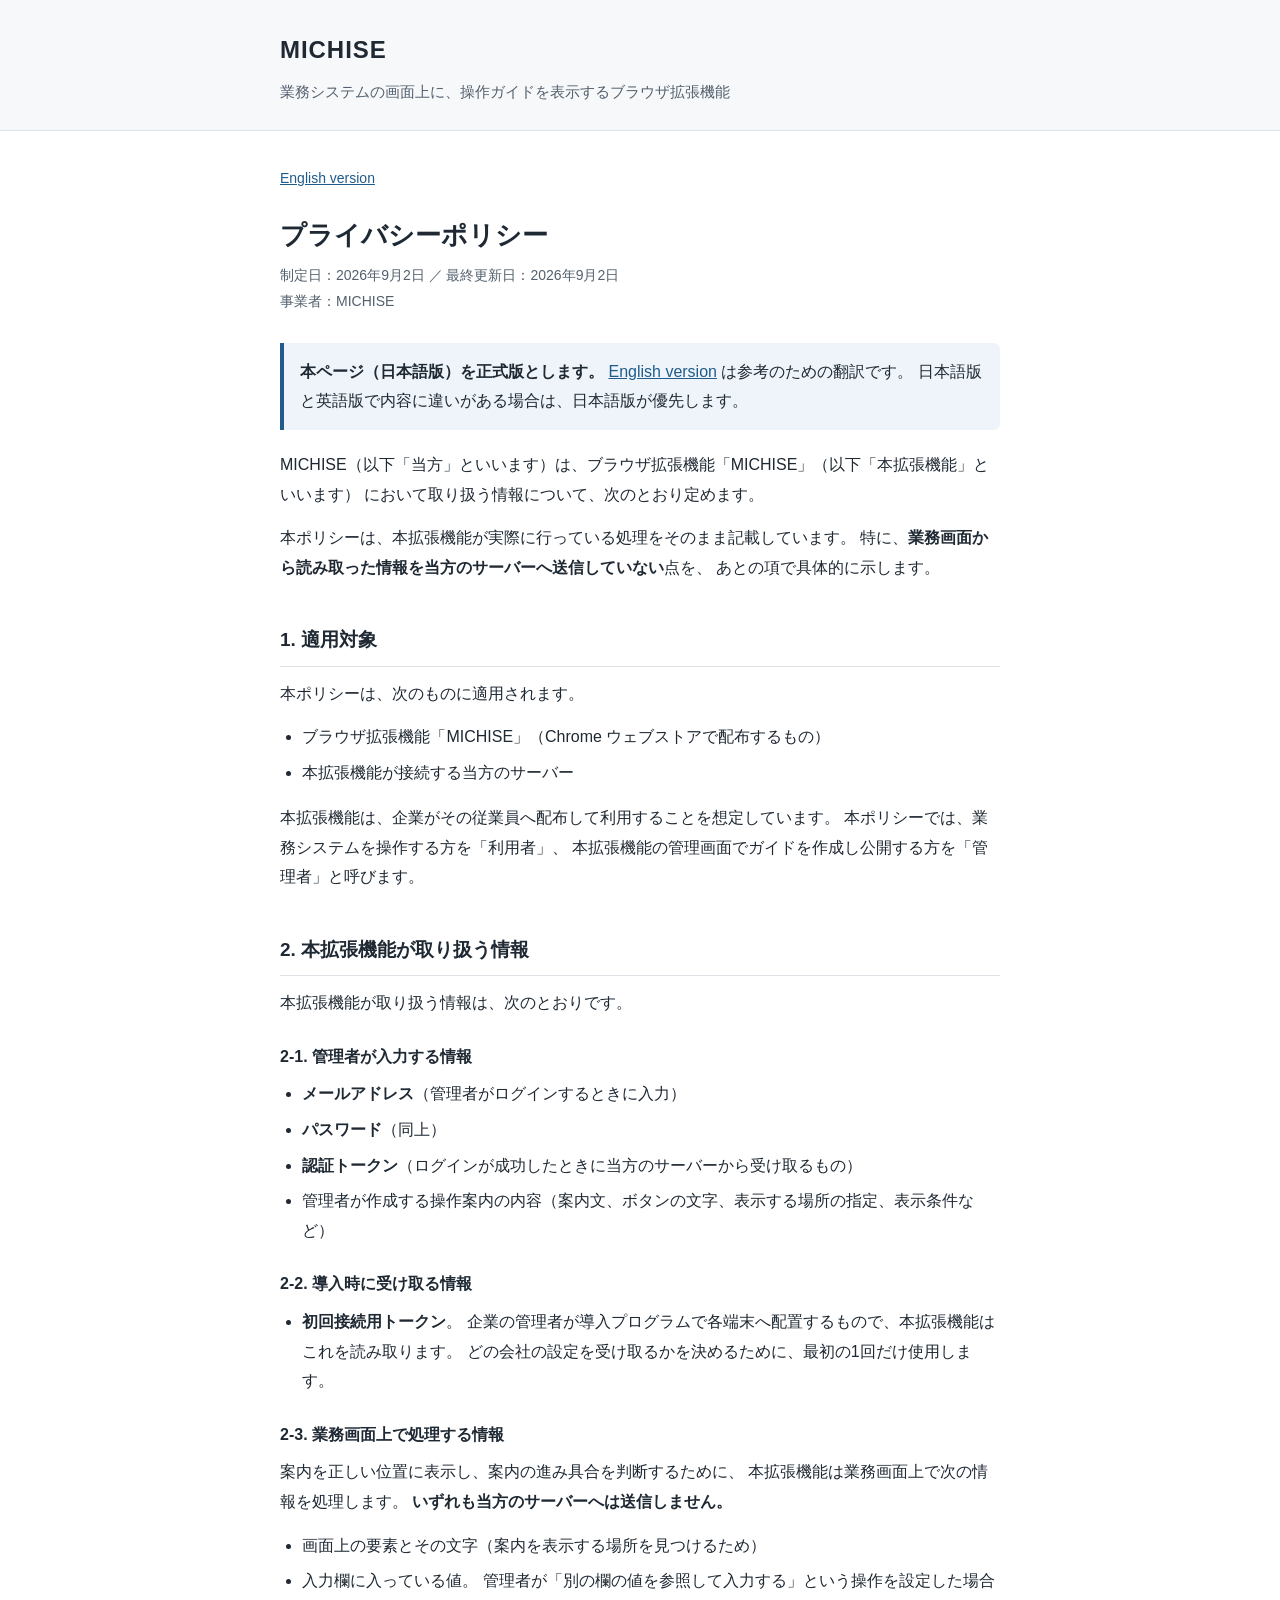
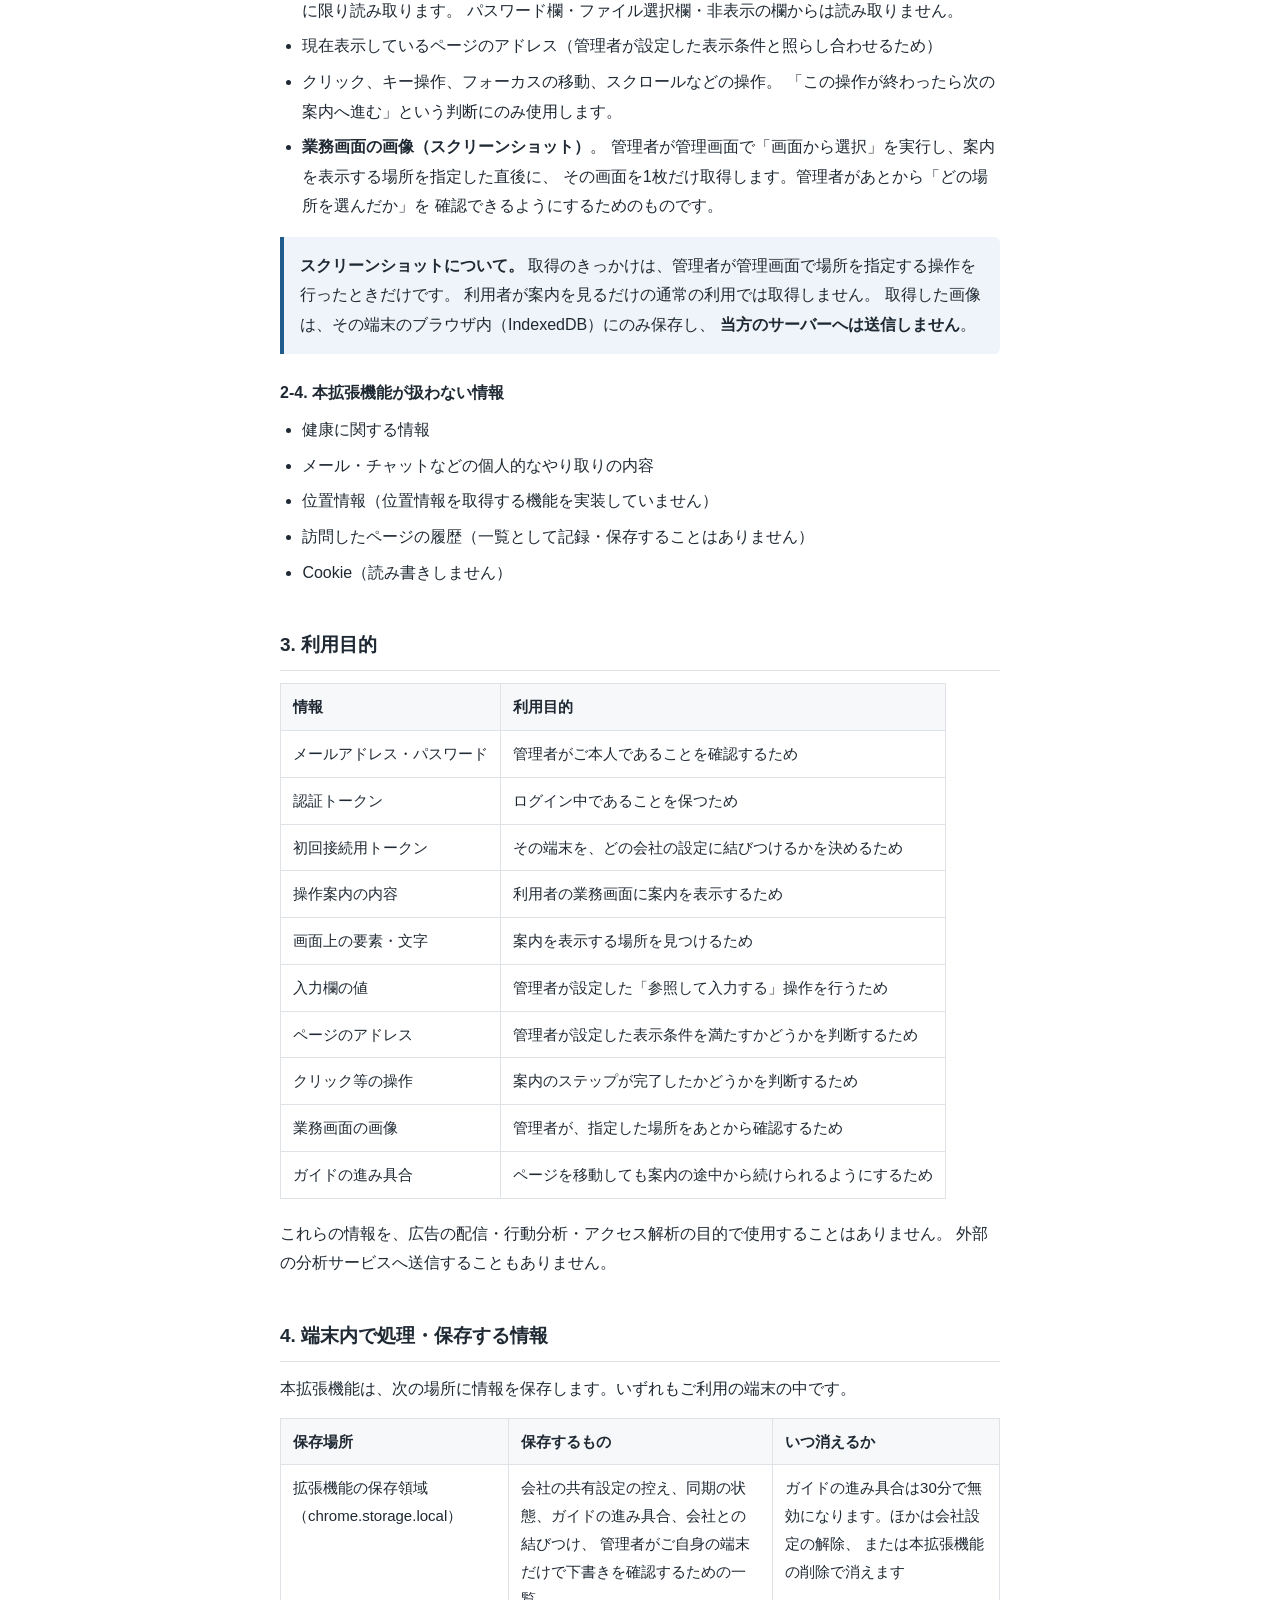
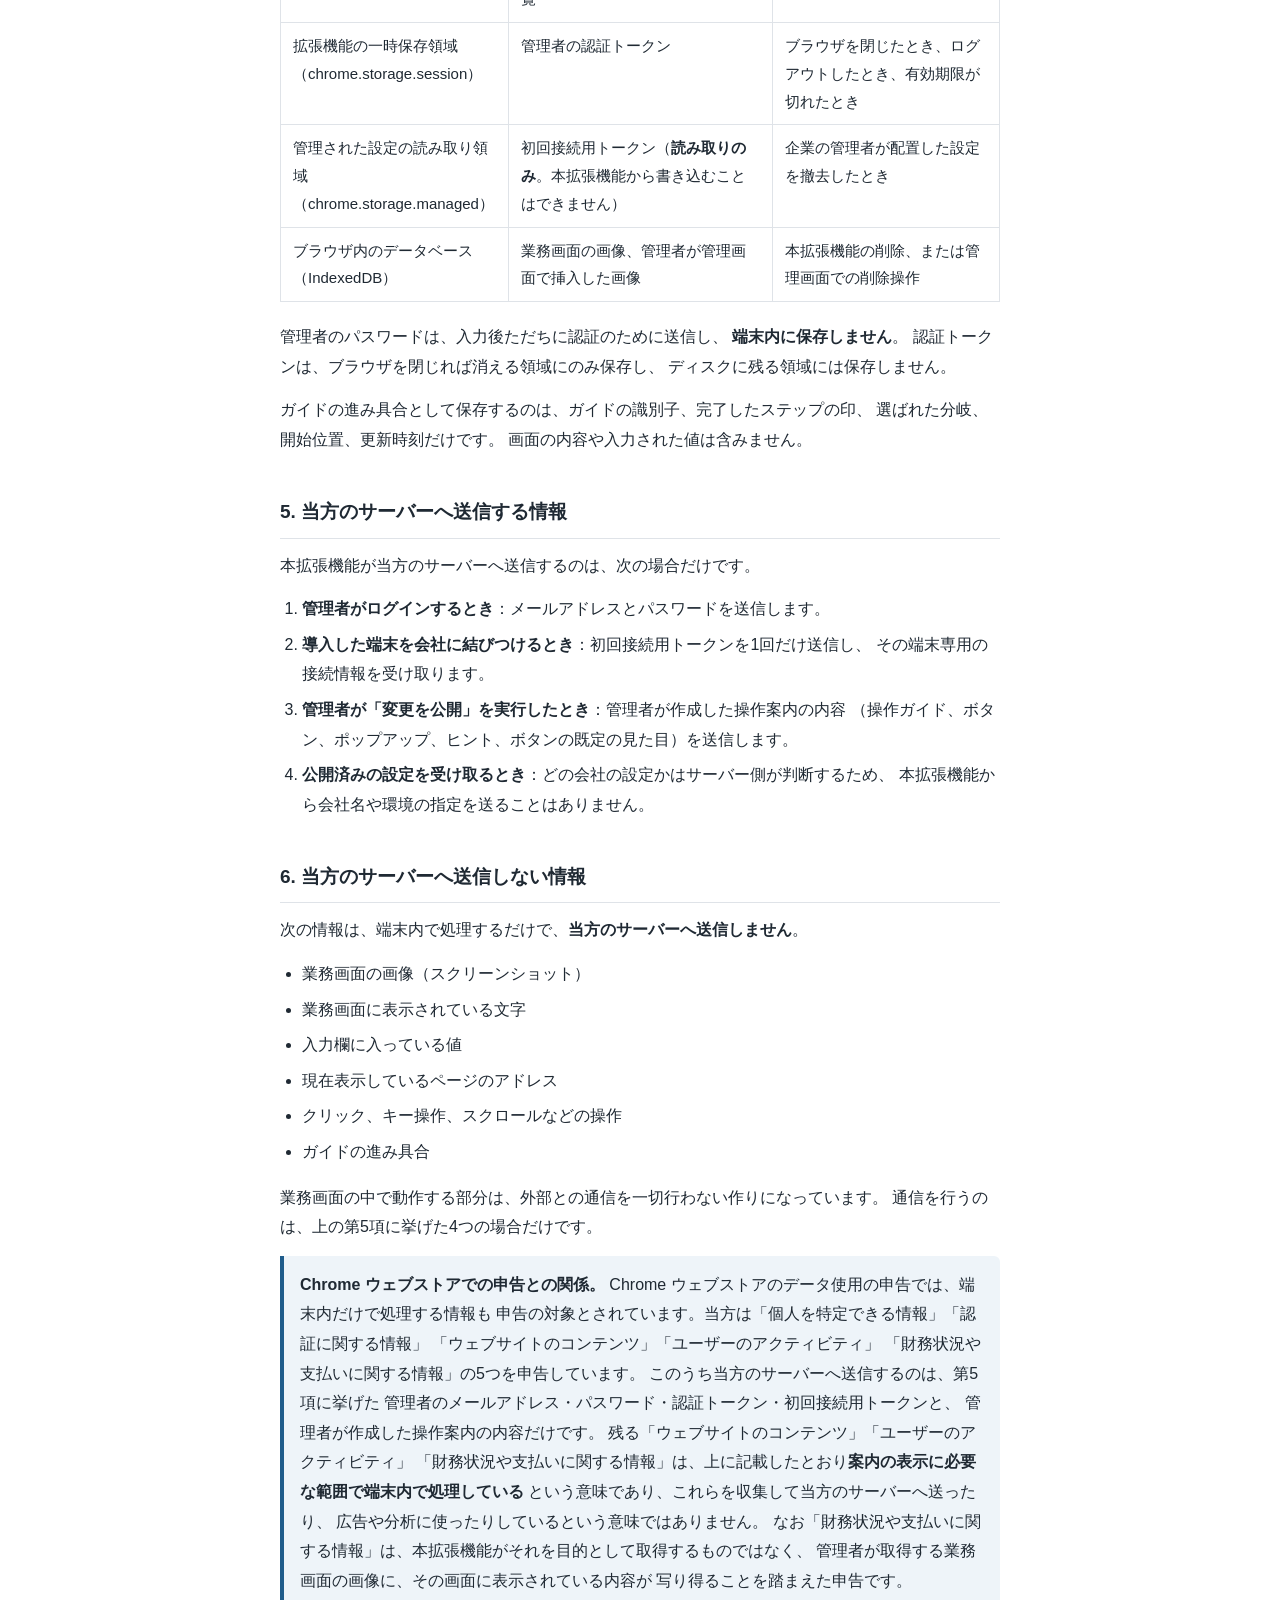
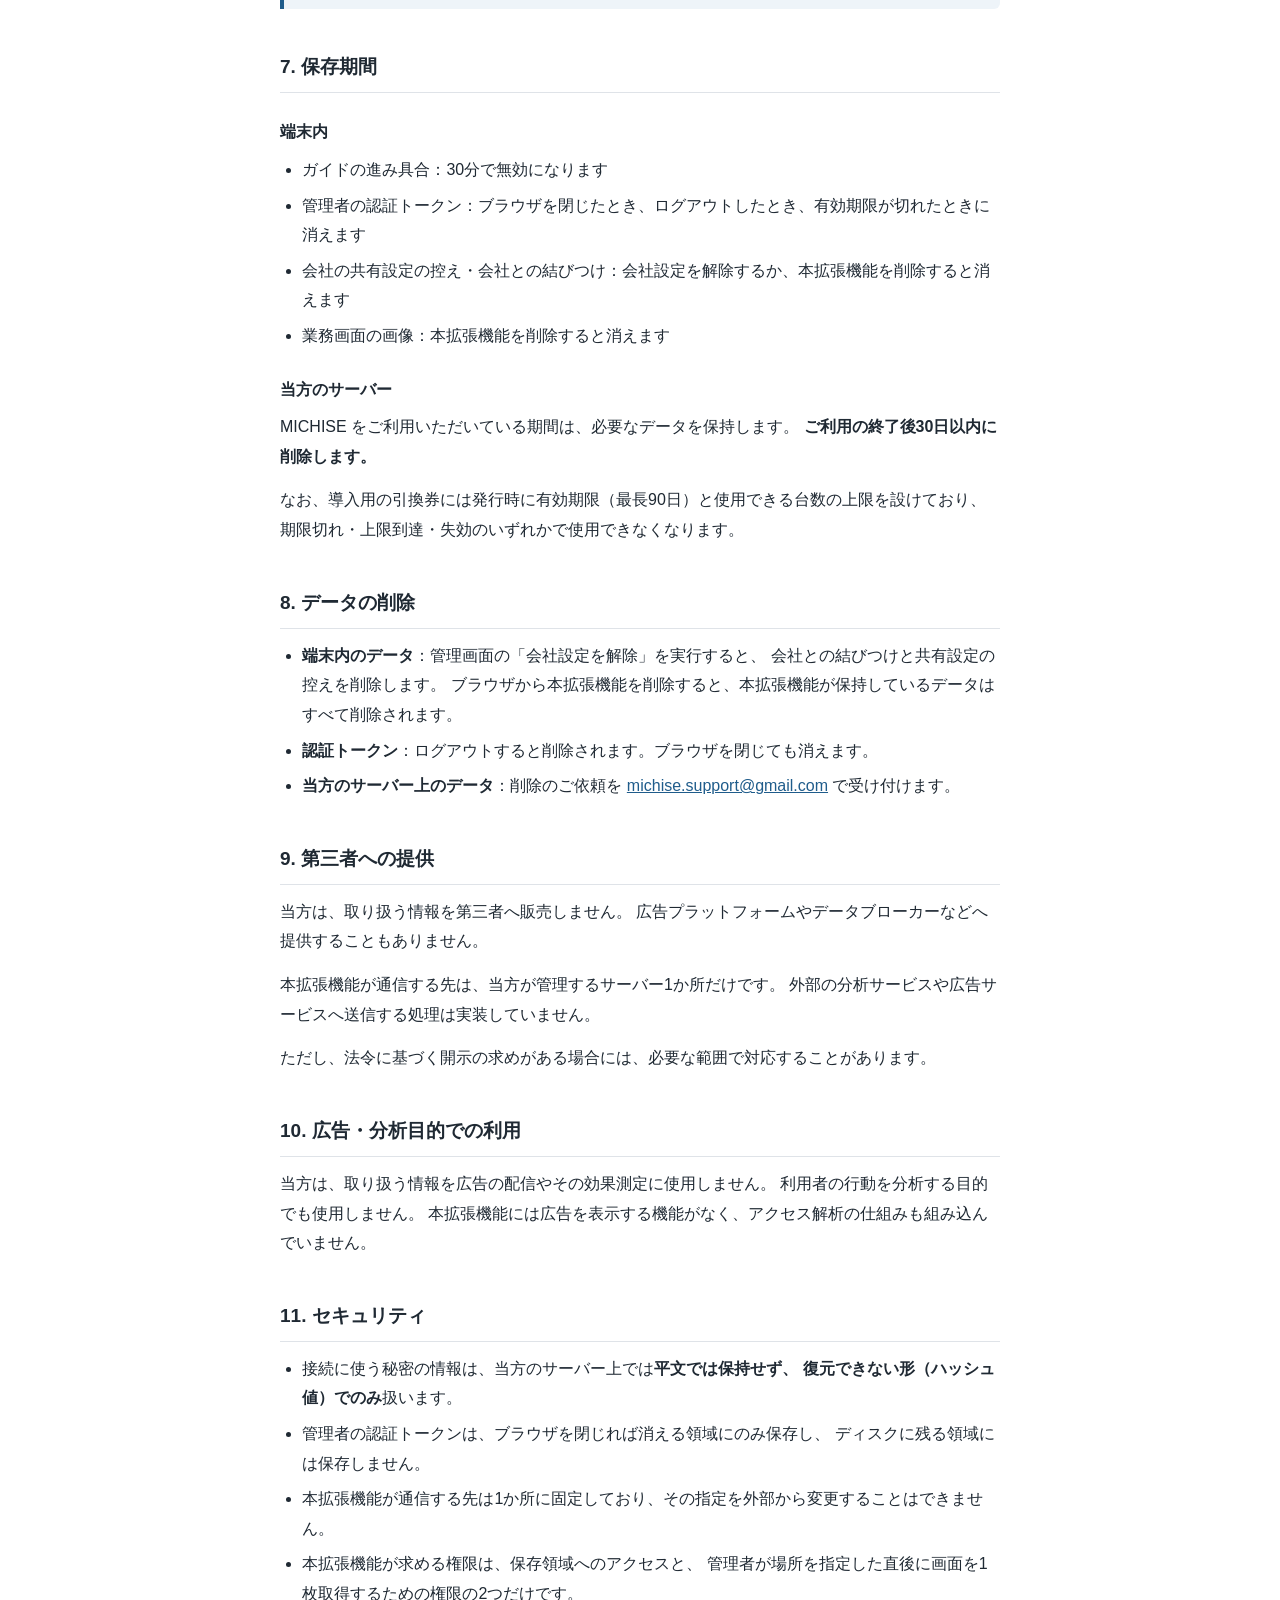
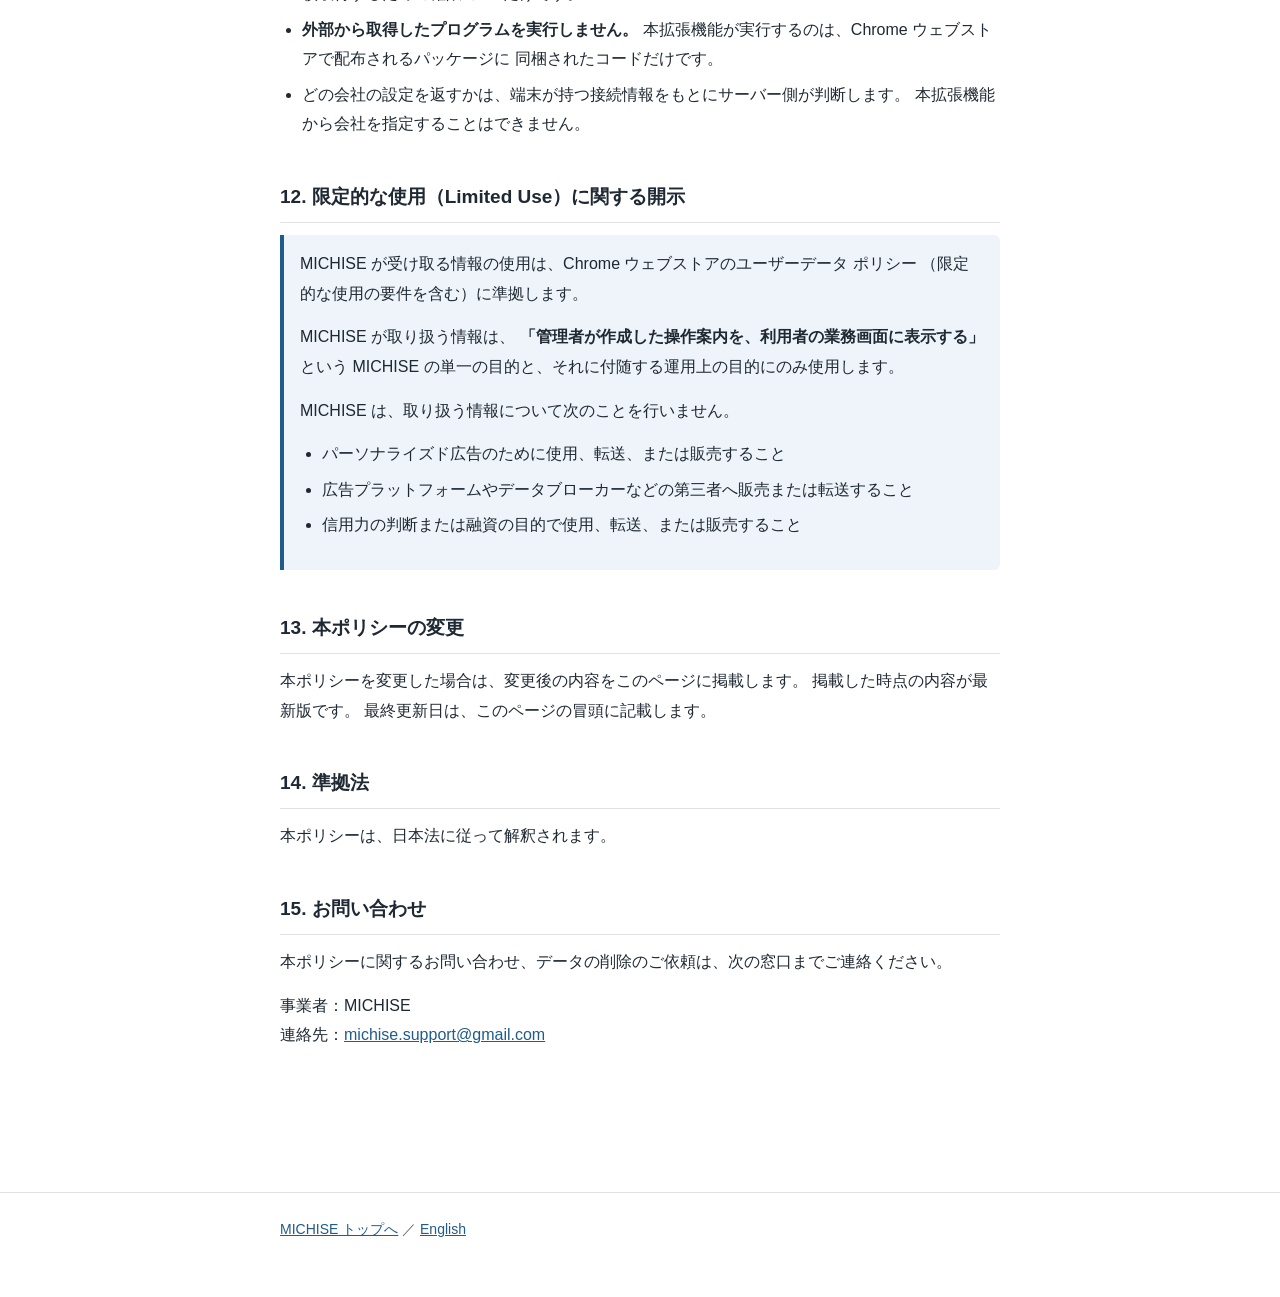
==== privacy.html @ 34d7511a "Add MICHISE privacy policy" ====
<!DOCTYPE html>
<html lang="ja">
<head>
<meta charset="utf-8">
<meta name="viewport" content="width=device-width, initial-scale=1">
<title>プライバシーポリシー | MICHISE</title>
<meta name="description" content="MICHISE のプライバシーポリシー。取り扱う情報、利用目的、保存期間、削除方法を記載しています。">
<link rel="stylesheet" href="style.css">
</head>
<body>

<header class="site">
  <div class="wrap">
    <p class="brand"><a href="index.html">MICHISE</a></p>
    <p class="tagline">業務システムの画面上に、操作ガイドを表示するブラウザ拡張機能</p>
  </div>
</header>

<main>
  <div class="wrap">

    <p class="lang"><a href="privacy-en.html">English version</a></p>

    <h1>プライバシーポリシー</h1>

    <p class="meta">
      制定日：2026年9月2日 ／ 最終更新日：2026年9月2日<br>
      事業者：MICHISE
    </p>

    <div class="note">
      <p>
        <strong>本ページ（日本語版）を正式版とします。</strong>
        <a href="privacy-en.html">English version</a> は参考のための翻訳です。
        日本語版と英語版で内容に違いがある場合は、日本語版が優先します。
      </p>
    </div>

    <p>
      MICHISE（以下「当方」といいます）は、ブラウザ拡張機能「MICHISE」（以下「本拡張機能」といいます）
      において取り扱う情報について、次のとおり定めます。
    </p>
    <p>
      本ポリシーは、本拡張機能が実際に行っている処理をそのまま記載しています。
      特に、<strong>業務画面から読み取った情報を当方のサーバーへ送信していない</strong>点を、
      あとの項で具体的に示します。
    </p>

    <h2>1. 適用対象</h2>

    <p>本ポリシーは、次のものに適用されます。</p>
    <ul>
      <li>ブラウザ拡張機能「MICHISE」（Chrome ウェブストアで配布するもの）</li>
      <li>本拡張機能が接続する当方のサーバー</li>
    </ul>
    <p>
      本拡張機能は、企業がその従業員へ配布して利用することを想定しています。
      本ポリシーでは、業務システムを操作する方を「利用者」、
      本拡張機能の管理画面でガイドを作成し公開する方を「管理者」と呼びます。
    </p>

    <h2>2. 本拡張機能が取り扱う情報</h2>

    <p>本拡張機能が取り扱う情報は、次のとおりです。</p>

    <h3>2-1. 管理者が入力する情報</h3>
    <ul>
      <li><strong>メールアドレス</strong>（管理者がログインするときに入力）</li>
      <li><strong>パスワード</strong>（同上）</li>
      <li><strong>認証トークン</strong>（ログインが成功したときに当方のサーバーから受け取るもの）</li>
      <li>管理者が作成する操作案内の内容（案内文、ボタンの文字、表示する場所の指定、表示条件など）</li>
    </ul>

    <h3>2-2. 導入時に受け取る情報</h3>
    <ul>
      <li>
        <strong>初回接続用トークン</strong>。
        企業の管理者が導入プログラムで各端末へ配置するもので、本拡張機能はこれを読み取ります。
        どの会社の設定を受け取るかを決めるために、最初の1回だけ使用します。
      </li>
    </ul>

    <h3>2-3. 業務画面上で処理する情報</h3>
    <p>
      案内を正しい位置に表示し、案内の進み具合を判断するために、
      本拡張機能は業務画面上で次の情報を処理します。
      <strong>いずれも当方のサーバーへは送信しません。</strong>
    </p>
    <ul>
      <li>画面上の要素とその文字（案内を表示する場所を見つけるため）</li>
      <li>
        入力欄に入っている値。
        管理者が「別の欄の値を参照して入力する」という操作を設定した場合に限り読み取ります。
        パスワード欄・ファイル選択欄・非表示の欄からは読み取りません。
      </li>
      <li>現在表示しているページのアドレス（管理者が設定した表示条件と照らし合わせるため）</li>
      <li>
        クリック、キー操作、フォーカスの移動、スクロールなどの操作。
        「この操作が終わったら次の案内へ進む」という判断にのみ使用します。
      </li>
      <li>
        <strong>業務画面の画像（スクリーンショット）</strong>。
        管理者が管理画面で「画面から選択」を実行し、案内を表示する場所を指定した直後に、
        その画面を1枚だけ取得します。管理者があとから「どの場所を選んだか」を
        確認できるようにするためのものです。
      </li>
    </ul>

    <div class="note">
      <p>
        <strong>スクリーンショットについて。</strong>
        取得のきっかけは、管理者が管理画面で場所を指定する操作を行ったときだけです。
        利用者が案内を見るだけの通常の利用では取得しません。
        取得した画像は、その端末のブラウザ内（IndexedDB）にのみ保存し、
        <strong>当方のサーバーへは送信しません</strong>。
      </p>
    </div>

    <h3>2-4. 本拡張機能が扱わない情報</h3>
    <ul>
      <li>健康に関する情報</li>
      <li>メール・チャットなどの個人的なやり取りの内容</li>
      <li>位置情報（位置情報を取得する機能を実装していません）</li>
      <li>訪問したページの履歴（一覧として記録・保存することはありません）</li>
      <li>Cookie（読み書きしません）</li>
    </ul>

    <h2>3. 利用目的</h2>

    <table>
      <tr><th>情報</th><th>利用目的</th></tr>
      <tr><td>メールアドレス・パスワード</td><td>管理者がご本人であることを確認するため</td></tr>
      <tr><td>認証トークン</td><td>ログイン中であることを保つため</td></tr>
      <tr><td>初回接続用トークン</td><td>その端末を、どの会社の設定に結びつけるかを決めるため</td></tr>
      <tr><td>操作案内の内容</td><td>利用者の業務画面に案内を表示するため</td></tr>
      <tr><td>画面上の要素・文字</td><td>案内を表示する場所を見つけるため</td></tr>
      <tr><td>入力欄の値</td><td>管理者が設定した「参照して入力する」操作を行うため</td></tr>
      <tr><td>ページのアドレス</td><td>管理者が設定した表示条件を満たすかどうかを判断するため</td></tr>
      <tr><td>クリック等の操作</td><td>案内のステップが完了したかどうかを判断するため</td></tr>
      <tr><td>業務画面の画像</td><td>管理者が、指定した場所をあとから確認するため</td></tr>
      <tr><td>ガイドの進み具合</td><td>ページを移動しても案内の途中から続けられるようにするため</td></tr>
    </table>

    <p>
      これらの情報を、広告の配信・行動分析・アクセス解析の目的で使用することはありません。
      外部の分析サービスへ送信することもありません。
    </p>

    <h2>4. 端末内で処理・保存する情報</h2>

    <p>本拡張機能は、次の場所に情報を保存します。いずれもご利用の端末の中です。</p>

    <table>
      <tr><th>保存場所</th><th>保存するもの</th><th>いつ消えるか</th></tr>
      <tr>
        <td>拡張機能の保存領域<br>（chrome.storage.local）</td>
        <td>会社の共有設定の控え、同期の状態、ガイドの進み具合、会社との結びつけ、
          管理者がご自身の端末だけで下書きを確認するための一覧</td>
        <td>ガイドの進み具合は30分で無効になります。ほかは会社設定の解除、
          または本拡張機能の削除で消えます</td>
      </tr>
      <tr>
        <td>拡張機能の一時保存領域<br>（chrome.storage.session）</td>
        <td>管理者の認証トークン</td>
        <td>ブラウザを閉じたとき、ログアウトしたとき、有効期限が切れたとき</td>
      </tr>
      <tr>
        <td>管理された設定の読み取り領域<br>（chrome.storage.managed）</td>
        <td>初回接続用トークン（<strong>読み取りのみ</strong>。本拡張機能から書き込むことはできません）</td>
        <td>企業の管理者が配置した設定を撤去したとき</td>
      </tr>
      <tr>
        <td>ブラウザ内のデータベース<br>（IndexedDB）</td>
        <td>業務画面の画像、管理者が管理画面で挿入した画像</td>
        <td>本拡張機能の削除、または管理画面での削除操作</td>
      </tr>
    </table>

    <p>
      管理者のパスワードは、入力後ただちに認証のために送信し、
      <strong>端末内に保存しません</strong>。
      認証トークンは、ブラウザを閉じれば消える領域にのみ保存し、
      ディスクに残る領域には保存しません。
    </p>
    <p>
      ガイドの進み具合として保存するのは、ガイドの識別子、完了したステップの印、
      選ばれた分岐、開始位置、更新時刻だけです。
      画面の内容や入力された値は含みません。
    </p>

    <h2>5. 当方のサーバーへ送信する情報</h2>

    <p>本拡張機能が当方のサーバーへ送信するのは、次の場合だけです。</p>

    <ol>
      <li>
        <strong>管理者がログインするとき</strong>：メールアドレスとパスワードを送信します。
      </li>
      <li>
        <strong>導入した端末を会社に結びつけるとき</strong>：初回接続用トークンを1回だけ送信し、
        その端末専用の接続情報を受け取ります。
      </li>
      <li>
        <strong>管理者が「変更を公開」を実行したとき</strong>：管理者が作成した操作案内の内容
        （操作ガイド、ボタン、ポップアップ、ヒント、ボタンの既定の見た目）を送信します。
      </li>
      <li>
        <strong>公開済みの設定を受け取るとき</strong>：どの会社の設定かはサーバー側が判断するため、
        本拡張機能から会社名や環境の指定を送ることはありません。
      </li>
    </ol>

    <h2>6. 当方のサーバーへ送信しない情報</h2>

    <p>次の情報は、端末内で処理するだけで、<strong>当方のサーバーへ送信しません</strong>。</p>

    <ul>
      <li>業務画面の画像（スクリーンショット）</li>
      <li>業務画面に表示されている文字</li>
      <li>入力欄に入っている値</li>
      <li>現在表示しているページのアドレス</li>
      <li>クリック、キー操作、スクロールなどの操作</li>
      <li>ガイドの進み具合</li>
    </ul>

    <p>
      業務画面の中で動作する部分は、外部との通信を一切行わない作りになっています。
      通信を行うのは、上の第5項に挙げた4つの場合だけです。
    </p>

    <div class="note">
      <p>
        <strong>Chrome ウェブストアでの申告との関係。</strong>
        Chrome ウェブストアのデータ使用の申告では、端末内だけで処理する情報も
        申告の対象とされています。当方は「個人を特定できる情報」「認証に関する情報」
        「ウェブサイトのコンテンツ」「ユーザーのアクティビティ」
        「財務状況や支払いに関する情報」の5つを申告しています。
        このうち当方のサーバーへ送信するのは、第5項に挙げた
        管理者のメールアドレス・パスワード・認証トークン・初回接続用トークンと、
        管理者が作成した操作案内の内容だけです。
        残る「ウェブサイトのコンテンツ」「ユーザーのアクティビティ」
        「財務状況や支払いに関する情報」は、上に記載したとおり<strong>案内の表示に必要な範囲で端末内で処理している</strong>
        という意味であり、これらを収集して当方のサーバーへ送ったり、
        広告や分析に使ったりしているという意味ではありません。
        なお「財務状況や支払いに関する情報」は、本拡張機能がそれを目的として取得するものではなく、
        管理者が取得する業務画面の画像に、その画面に表示されている内容が
        写り得ることを踏まえた申告です。
      </p>
    </div>

    <h2>7. 保存期間</h2>

    <h3>端末内</h3>
    <ul>
      <li>ガイドの進み具合：30分で無効になります</li>
      <li>管理者の認証トークン：ブラウザを閉じたとき、ログアウトしたとき、有効期限が切れたときに消えます</li>
      <li>会社の共有設定の控え・会社との結びつけ：会社設定を解除するか、本拡張機能を削除すると消えます</li>
      <li>業務画面の画像：本拡張機能を削除すると消えます</li>
    </ul>

    <h3>当方のサーバー</h3>
    <p>
      MICHISE をご利用いただいている期間は、必要なデータを保持します。
      <strong>ご利用の終了後30日以内に削除します。</strong>
    </p>
    <p>
      なお、導入用の引換券には発行時に有効期限（最長90日）と使用できる台数の上限を設けており、
      期限切れ・上限到達・失効のいずれかで使用できなくなります。
    </p>

    <h2>8. データの削除</h2>

    <ul>
      <li>
        <strong>端末内のデータ</strong>：管理画面の「会社設定を解除」を実行すると、
        会社との結びつけと共有設定の控えを削除します。
        ブラウザから本拡張機能を削除すると、本拡張機能が保持しているデータはすべて削除されます。
      </li>
      <li>
        <strong>認証トークン</strong>：ログアウトすると削除されます。ブラウザを閉じても消えます。
      </li>
      <li>
        <strong>当方のサーバー上のデータ</strong>：削除のご依頼を
        <a href="mailto:michise.support@gmail.com">michise.support@gmail.com</a> で受け付けます。
      </li>
    </ul>

    <h2>9. 第三者への提供</h2>

    <p>
      当方は、取り扱う情報を第三者へ販売しません。
      広告プラットフォームやデータブローカーなどへ提供することもありません。
    </p>
    <p>
      本拡張機能が通信する先は、当方が管理するサーバー1か所だけです。
      外部の分析サービスや広告サービスへ送信する処理は実装していません。
    </p>
    <p>
      ただし、法令に基づく開示の求めがある場合には、必要な範囲で対応することがあります。
    </p>

    <h2>10. 広告・分析目的での利用</h2>

    <p>
      当方は、取り扱う情報を広告の配信やその効果測定に使用しません。
      利用者の行動を分析する目的でも使用しません。
      本拡張機能には広告を表示する機能がなく、アクセス解析の仕組みも組み込んでいません。
    </p>

    <h2>11. セキュリティ</h2>

    <ul>
      <li>
        接続に使う秘密の情報は、当方のサーバー上では<strong>平文では保持せず、
        復元できない形（ハッシュ値）でのみ</strong>扱います。
      </li>
      <li>
        管理者の認証トークンは、ブラウザを閉じれば消える領域にのみ保存し、
        ディスクに残る領域には保存しません。
      </li>
      <li>
        本拡張機能が通信する先は1か所に固定しており、その指定を外部から変更することはできません。
      </li>
      <li>
        本拡張機能が求める権限は、保存領域へのアクセスと、
        管理者が場所を指定した直後に画面を1枚取得するための権限の2つだけです。
      </li>
      <li>
        <strong>外部から取得したプログラムを実行しません。</strong>
        本拡張機能が実行するのは、Chrome ウェブストアで配布されるパッケージに
        同梱されたコードだけです。
      </li>
      <li>
        どの会社の設定を返すかは、端末が持つ接続情報をもとにサーバー側が判断します。
        本拡張機能から会社を指定することはできません。
      </li>
    </ul>

    <h2>12. 限定的な使用（Limited Use）に関する開示</h2>

    <div class="note">
      <p>
        MICHISE が受け取る情報の使用は、Chrome ウェブストアのユーザーデータ ポリシー
        （限定的な使用の要件を含む）に準拠します。
      </p>
      <p>
        MICHISE が取り扱う情報は、
        <strong>「管理者が作成した操作案内を、利用者の業務画面に表示する」</strong>
        という MICHISE の単一の目的と、それに付随する運用上の目的にのみ使用します。
      </p>
      <p>MICHISE は、取り扱う情報について次のことを行いません。</p>
      <ul>
        <li>パーソナライズド広告のために使用、転送、または販売すること</li>
        <li>広告プラットフォームやデータブローカーなどの第三者へ販売または転送すること</li>
        <li>信用力の判断または融資の目的で使用、転送、または販売すること</li>
      </ul>
    </div>

    <h2>13. 本ポリシーの変更</h2>

    <p>
      本ポリシーを変更した場合は、変更後の内容をこのページに掲載します。
      掲載した時点の内容が最新版です。
      最終更新日は、このページの冒頭に記載します。
    </p>

    <h2>14. 準拠法</h2>

    <p>本ポリシーは、日本法に従って解釈されます。</p>

    <h2>15. お問い合わせ</h2>

    <p>
      本ポリシーに関するお問い合わせ、データの削除のご依頼は、次の窓口までご連絡ください。
    </p>
    <p>
      事業者：MICHISE<br>
      連絡先：<a href="mailto:michise.support@gmail.com">michise.support@gmail.com</a>
    </p>

  </div>
</main>

<footer class="site">
  <div class="wrap">
    <p><a href="index.html">MICHISE トップへ</a> ／ <a href="privacy-en.html">English</a></p>
  </div>
</footer>

</body>
</html>
---- style.css ----
/* MICHISE 公開ページの見た目（外部フォント・外部CSSは読み込まない） */

:root {
  --ink: #1f2933;
  --ink-soft: #52606d;
  --line: #dfe3e8;
  --bg: #ffffff;
  --bg-soft: #f7f8fa;
  --accent: #1f5c8b;
  --accent-soft: #eef4f9;
}

* { box-sizing: border-box; }

html { -webkit-text-size-adjust: 100%; }

body {
  margin: 0;
  background: var(--bg);
  color: var(--ink);
  font-family: -apple-system, BlinkMacSystemFont, "Segoe UI", "Hiragino Sans",
    "Hiragino Kaku Gothic ProN", "Yu Gothic", Meiryo, sans-serif;
  font-size: 16px;
  line-height: 1.85;
}

.wrap {
  max-width: 760px;
  margin: 0 auto;
  padding: 0 20px 72px;
}

header.site {
  border-bottom: 1px solid var(--line);
  background: var(--bg-soft);
}

header.site .wrap {
  padding-top: 28px;
  padding-bottom: 24px;
}

.brand {
  margin: 0;
  font-size: 24px;
  font-weight: 700;
  letter-spacing: 0.04em;
}

.brand a { color: var(--ink); text-decoration: none; }

.tagline {
  margin: 6px 0 0;
  color: var(--ink-soft);
  font-size: 15px;
}

main { padding-top: 32px; }

h1 {
  font-size: 26px;
  line-height: 1.5;
  margin: 0 0 8px;
}

h2 {
  font-size: 19px;
  margin: 40px 0 12px;
  padding-bottom: 8px;
  border-bottom: 1px solid var(--line);
}

h3 {
  font-size: 16px;
  margin: 24px 0 8px;
}

p { margin: 0 0 14px; }

ul, ol { margin: 0 0 16px; padding-left: 1.4em; }
li { margin-bottom: 6px; }

.meta {
  color: var(--ink-soft);
  font-size: 14px;
  margin-bottom: 28px;
}

.lang {
  display: inline-block;
  margin-bottom: 24px;
  font-size: 14px;
}

.lang a { color: var(--accent); }

.card {
  background: var(--bg-soft);
  border: 1px solid var(--line);
  border-radius: 8px;
  padding: 18px 20px;
  margin: 0 0 20px;
}

.card h2 { margin-top: 0; border: none; padding-bottom: 0; font-size: 17px; }

.links { list-style: none; padding: 0; margin: 0; }
.links li { margin-bottom: 10px; }

.links a {
  display: block;
  padding: 14px 16px;
  border: 1px solid var(--line);
  border-radius: 8px;
  background: var(--bg);
  color: var(--accent);
  text-decoration: none;
  font-weight: 600;
}

.links a:hover, .links a:focus { background: var(--accent-soft); }

.links .sub {
  display: block;
  color: var(--ink-soft);
  font-weight: 400;
  font-size: 14px;
  margin-top: 2px;
}

table {
  width: 100%;
  border-collapse: collapse;
  margin: 0 0 20px;
  font-size: 15px;
  display: block;
  overflow-x: auto;
}

th, td {
  border: 1px solid var(--line);
  padding: 9px 12px;
  text-align: left;
  vertical-align: top;
}

th { background: var(--bg-soft); font-weight: 600; white-space: nowrap; }

.note {
  background: var(--accent-soft);
  border-left: 4px solid var(--accent);
  padding: 14px 16px;
  margin: 0 0 20px;
  border-radius: 0 6px 6px 0;
}

.note p:last-child { margin-bottom: 0; }

footer.site {
  border-top: 1px solid var(--line);
  margin-top: 56px;
  padding: 24px 0 40px;
  color: var(--ink-soft);
  font-size: 14px;
}

footer.site .wrap { padding-bottom: 0; }

a { color: var(--accent); }

@media (max-width: 600px) {
  body { font-size: 15px; }
  h1 { font-size: 22px; }
  h2 { font-size: 17px; }
  .wrap { padding: 0 16px 56px; }
}
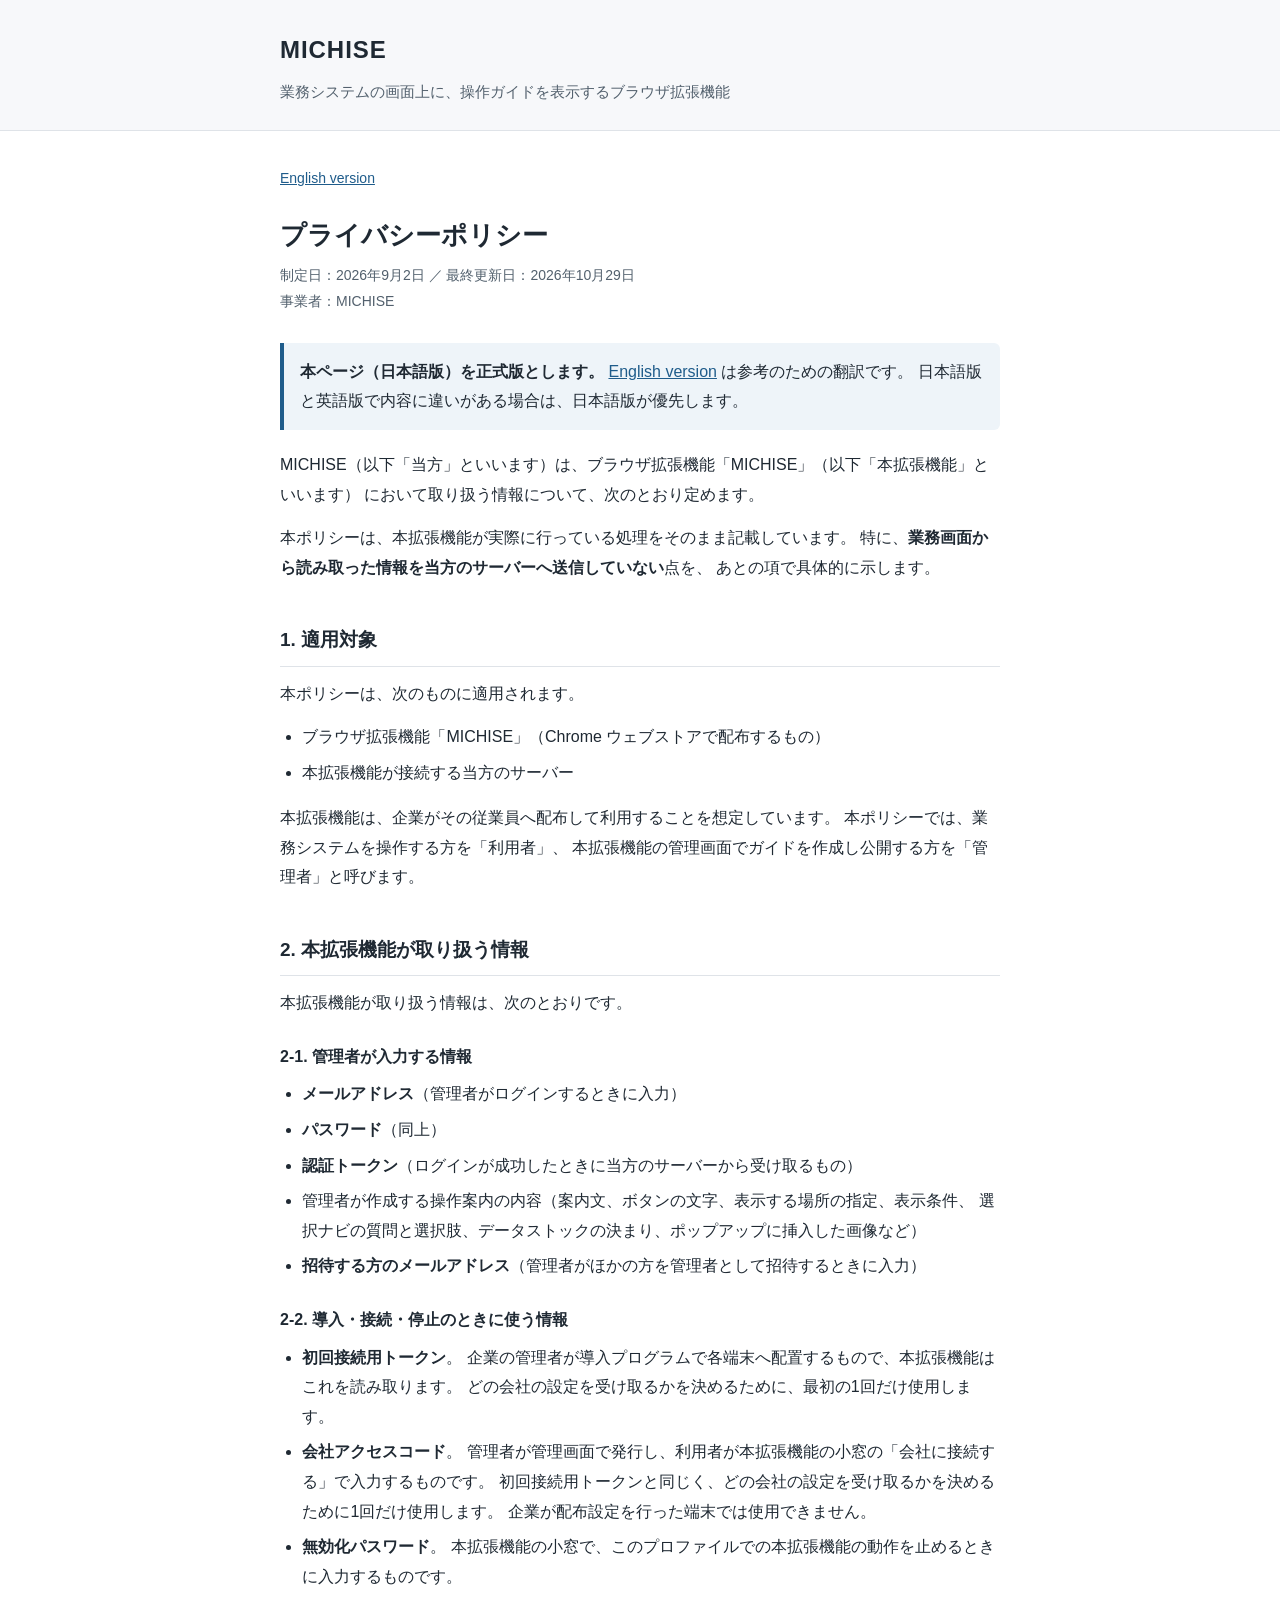
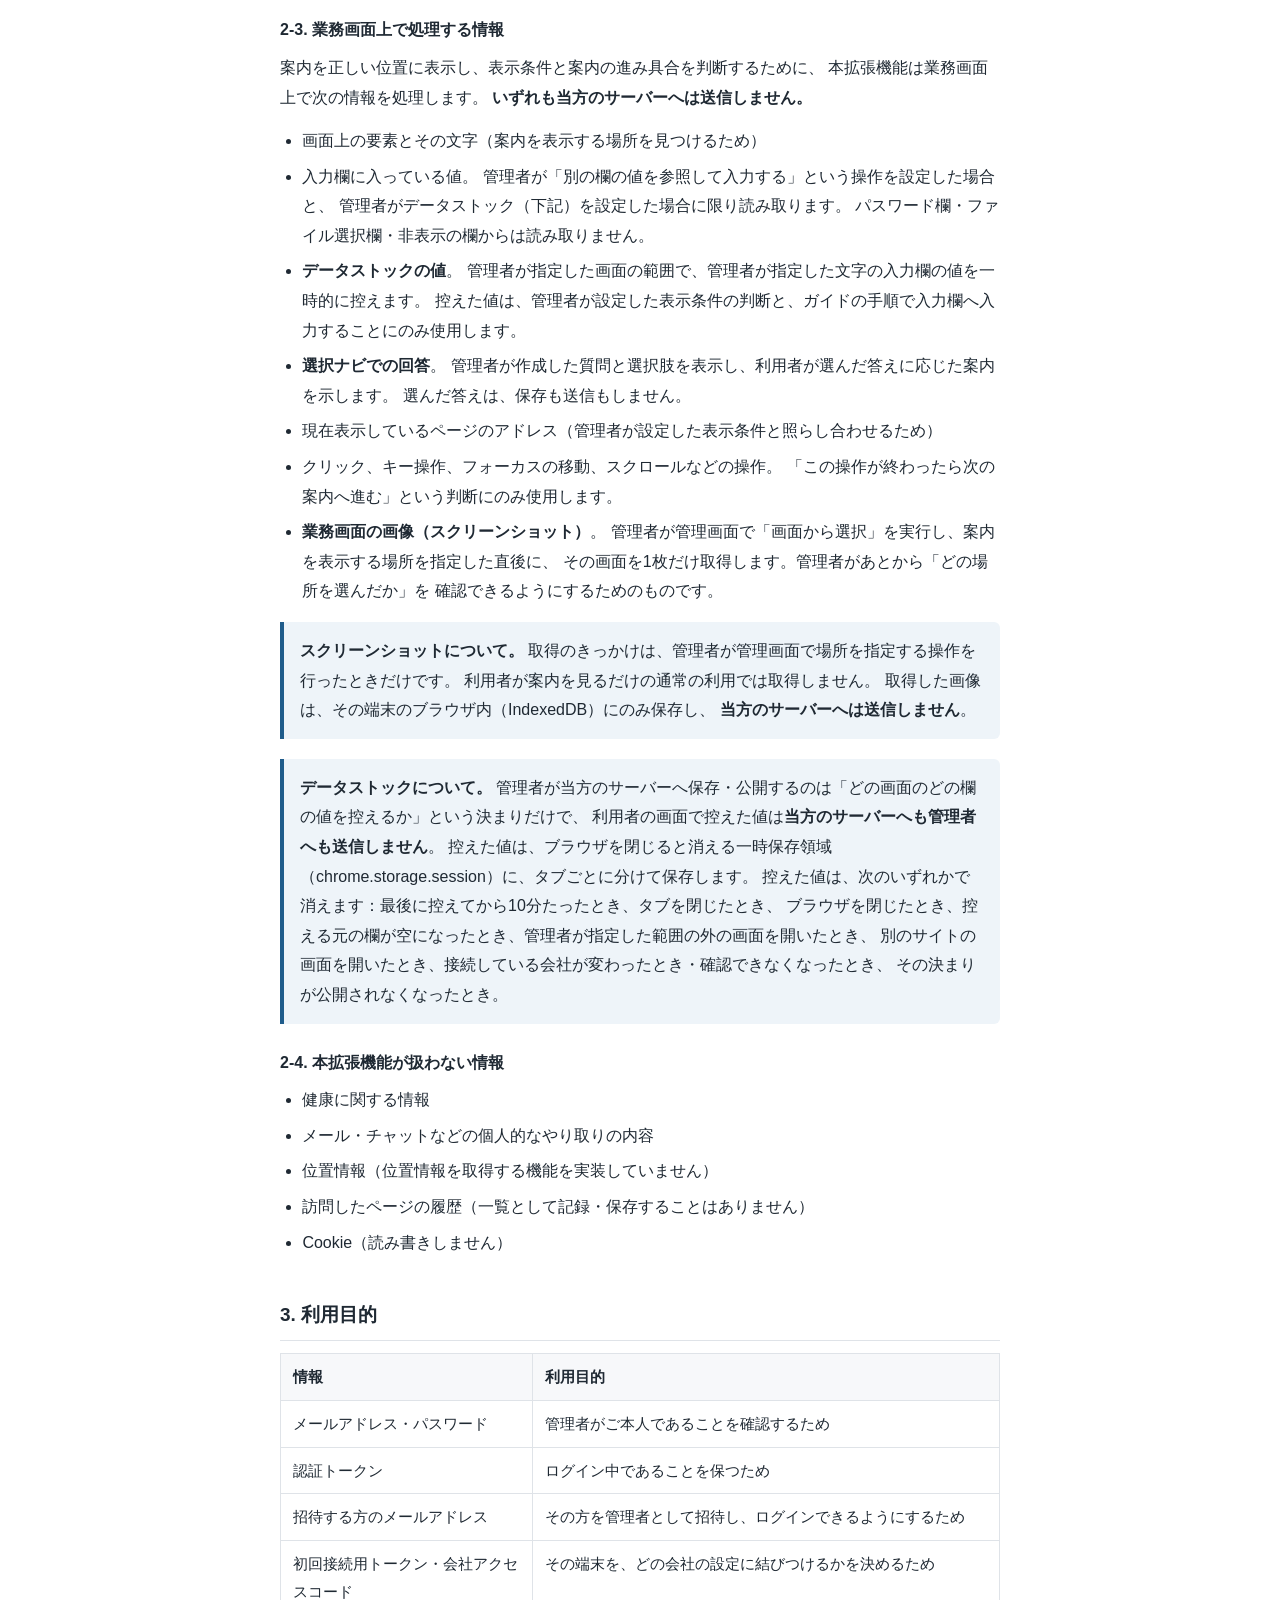
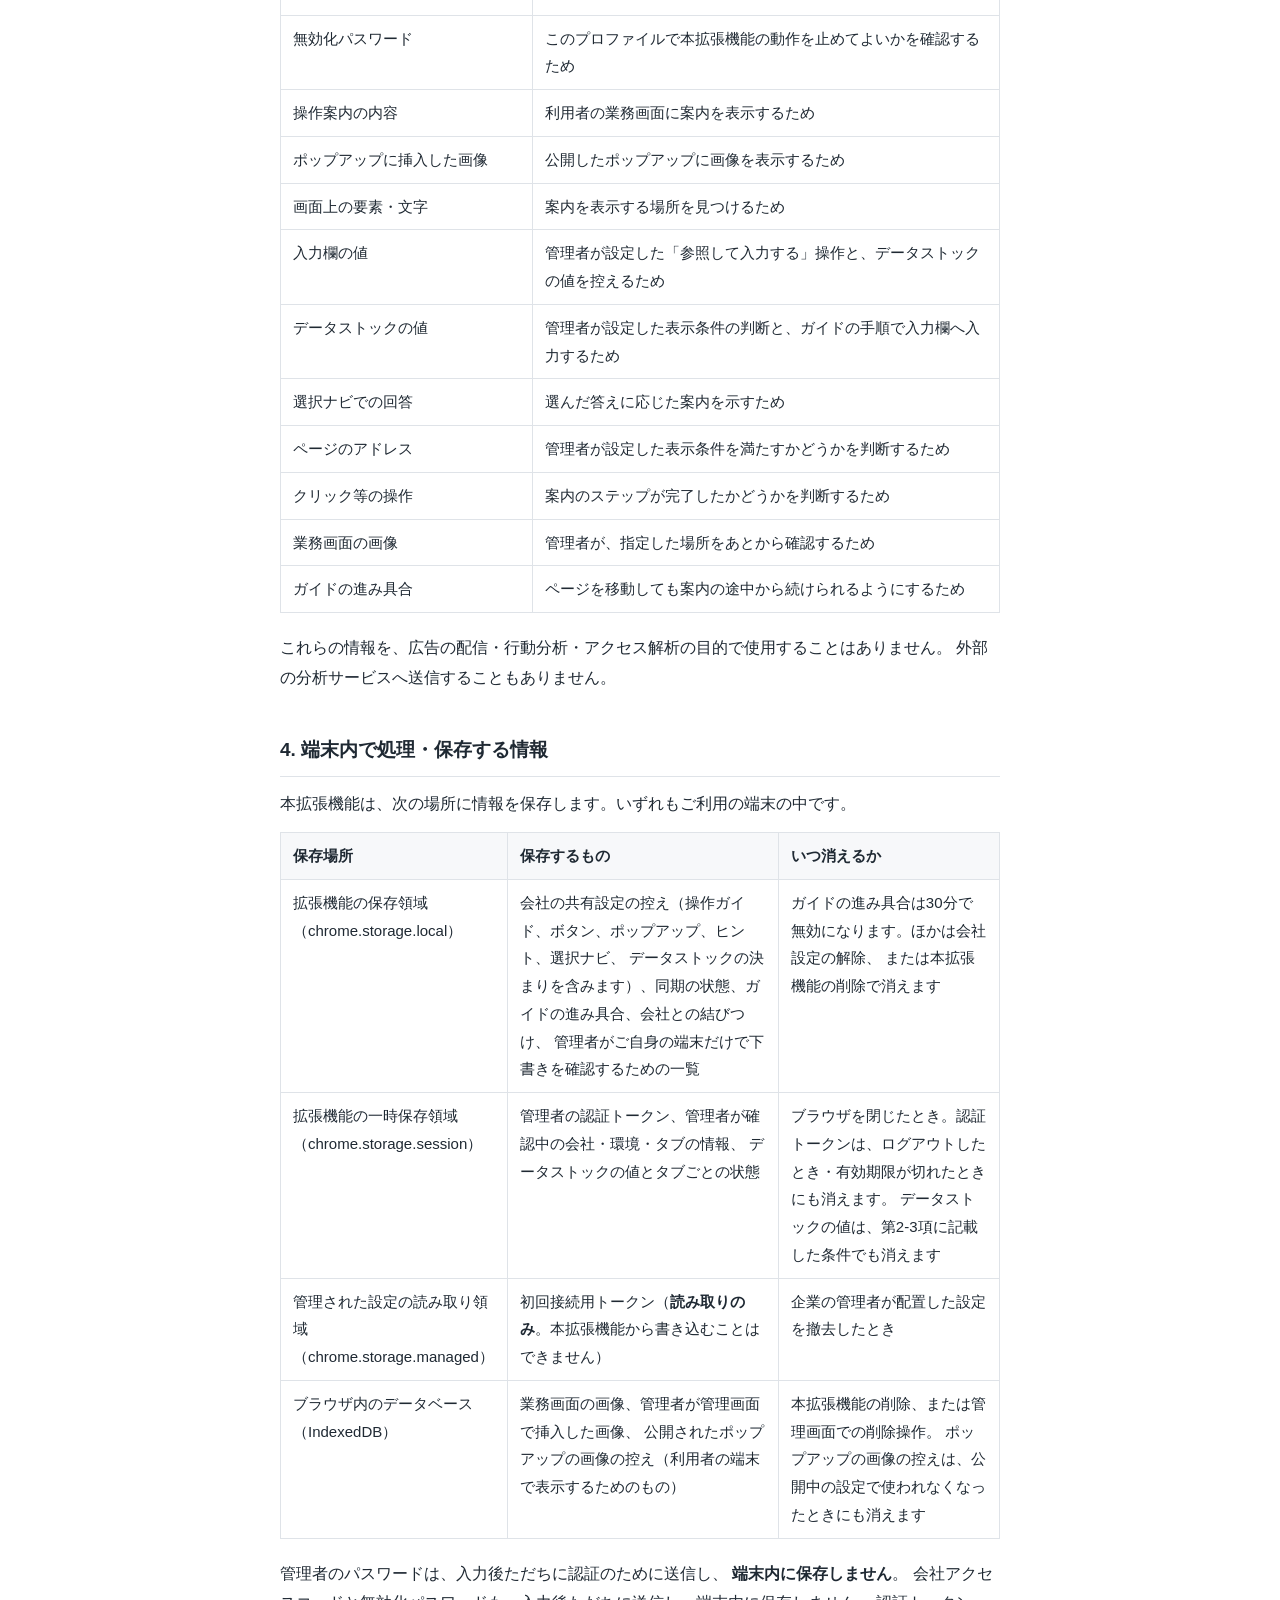
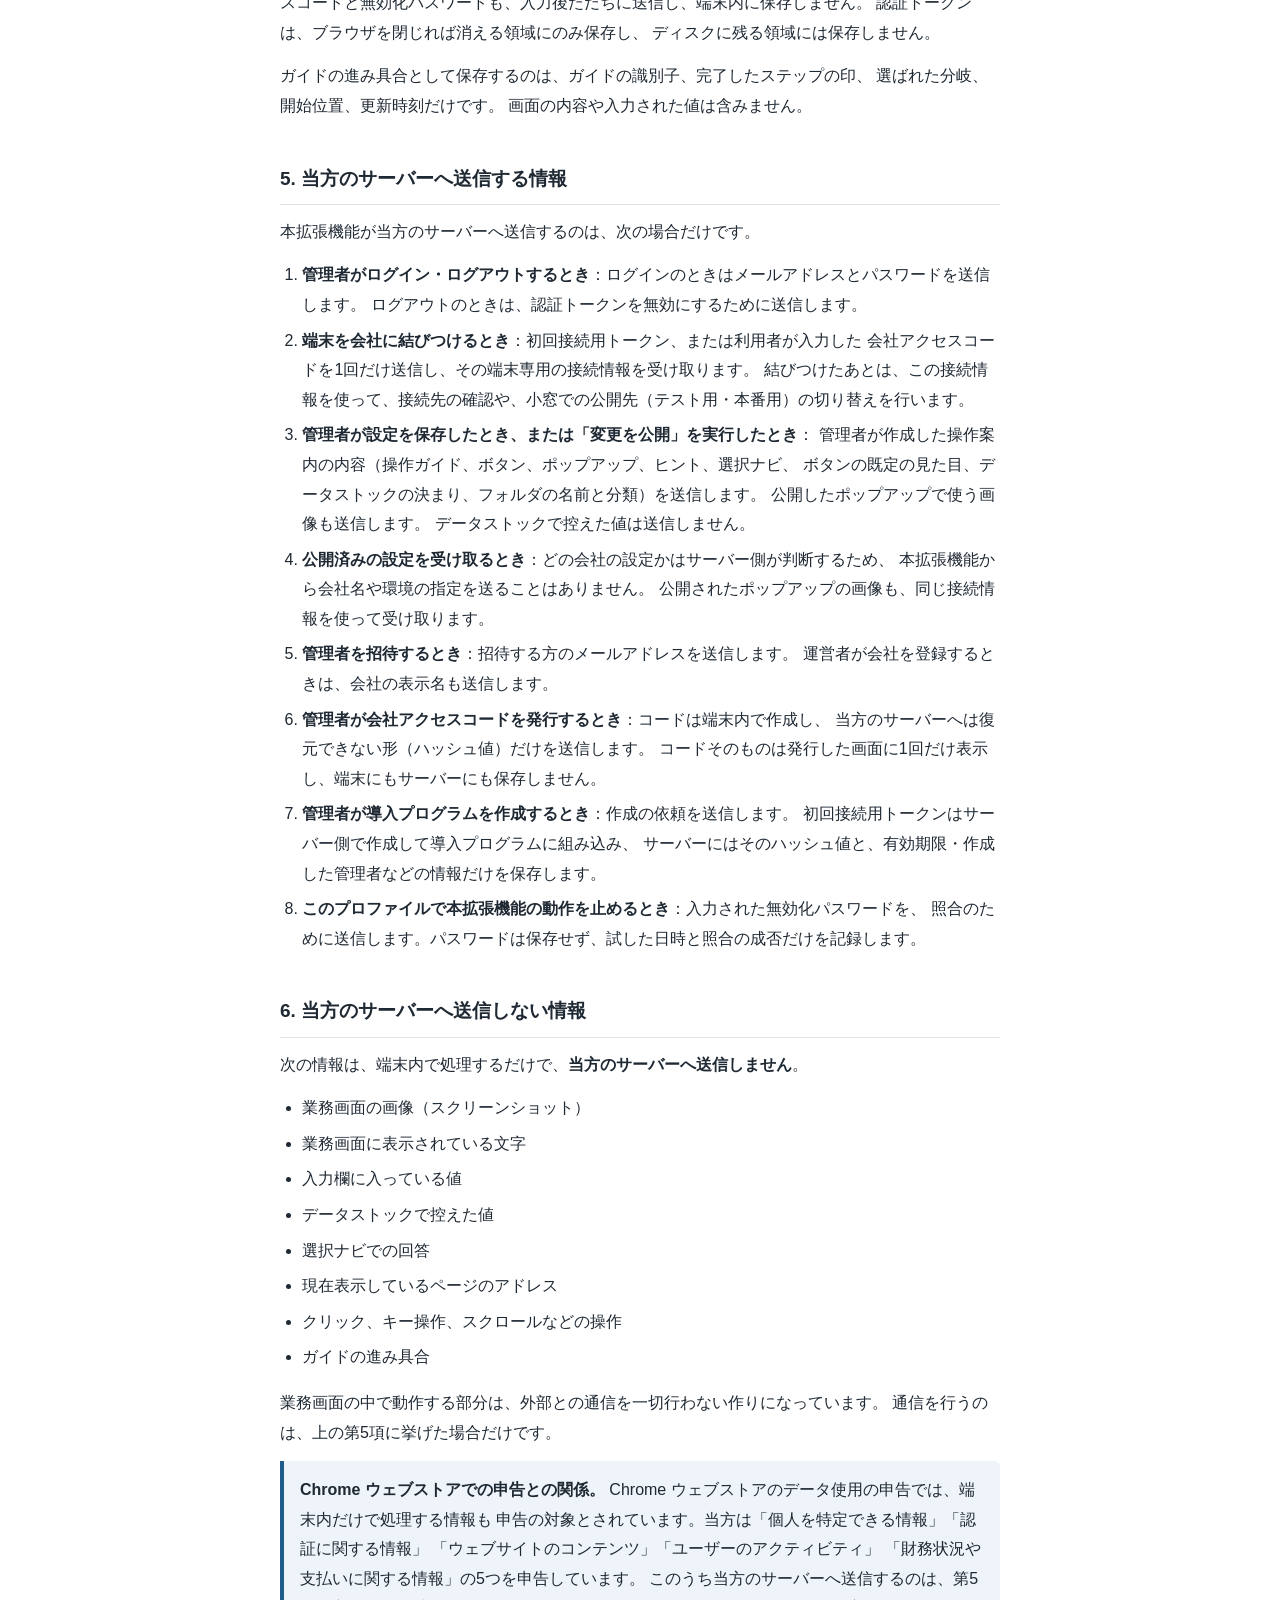
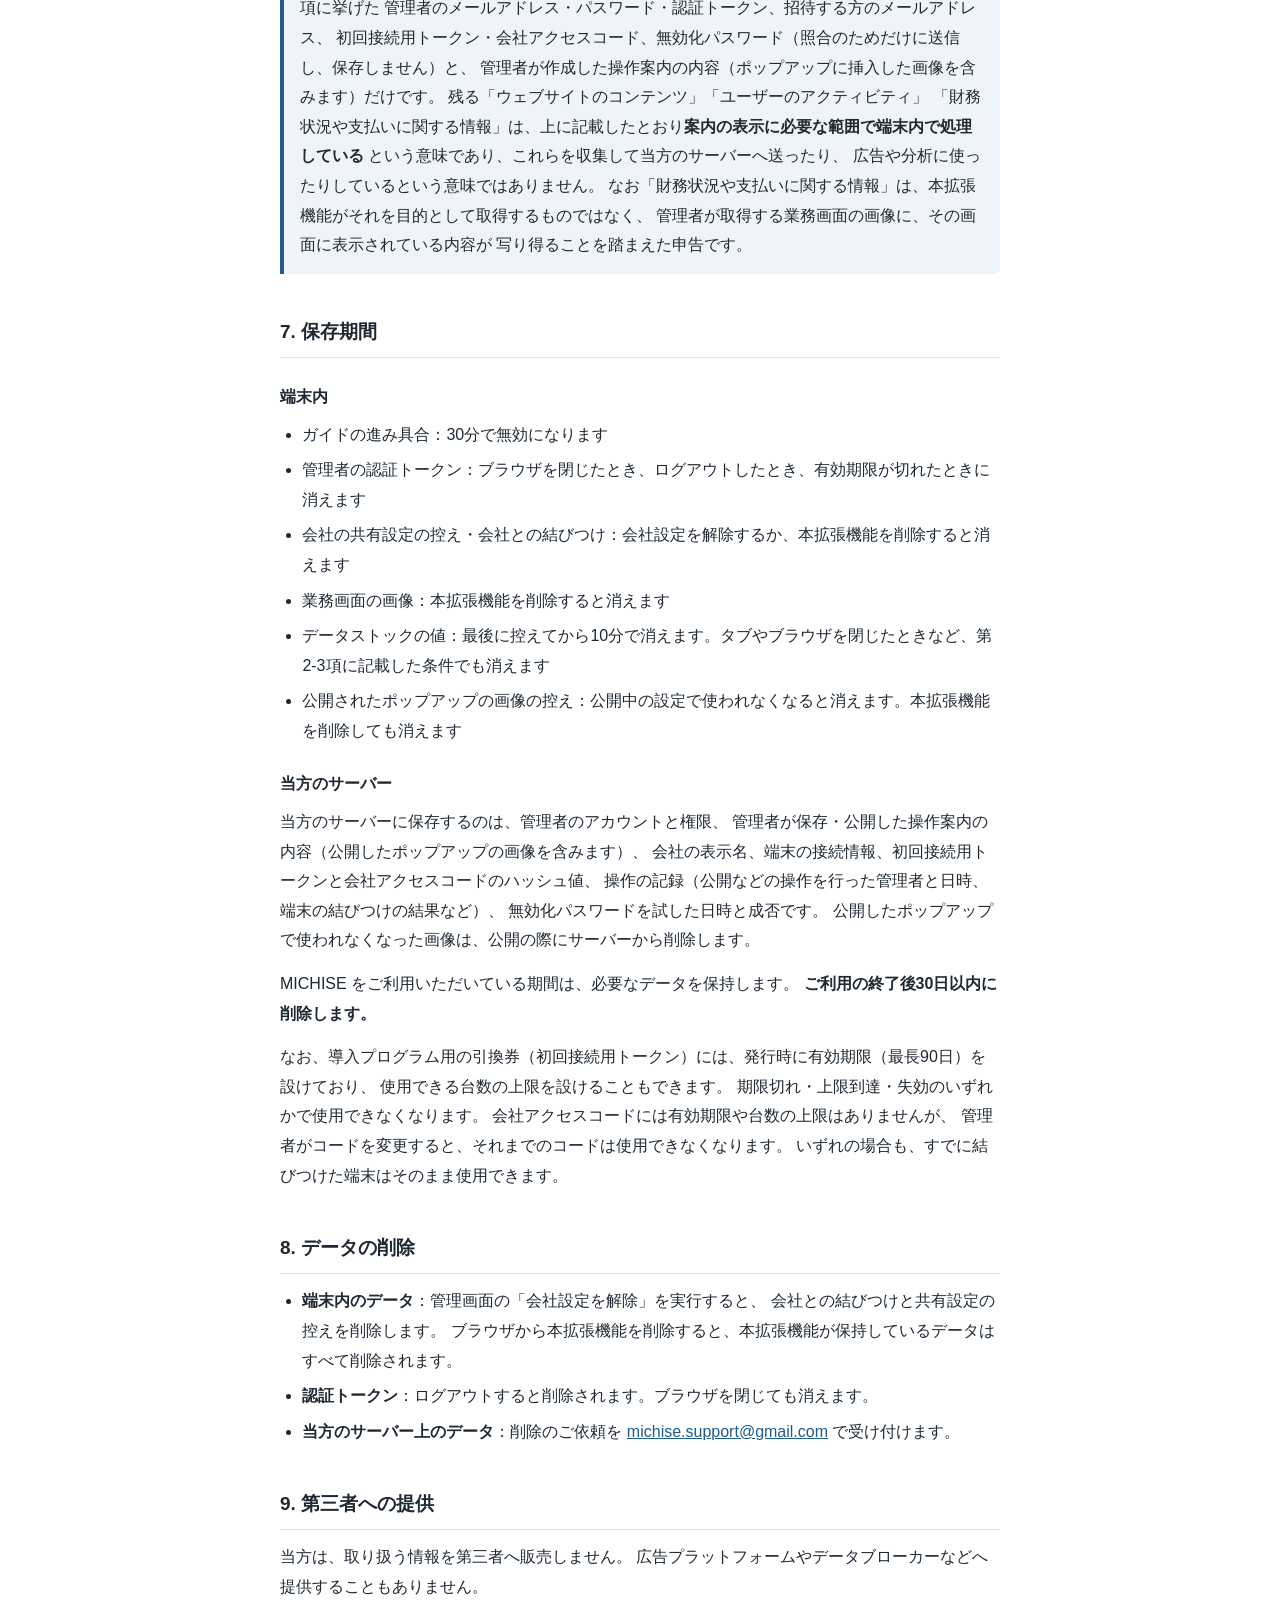
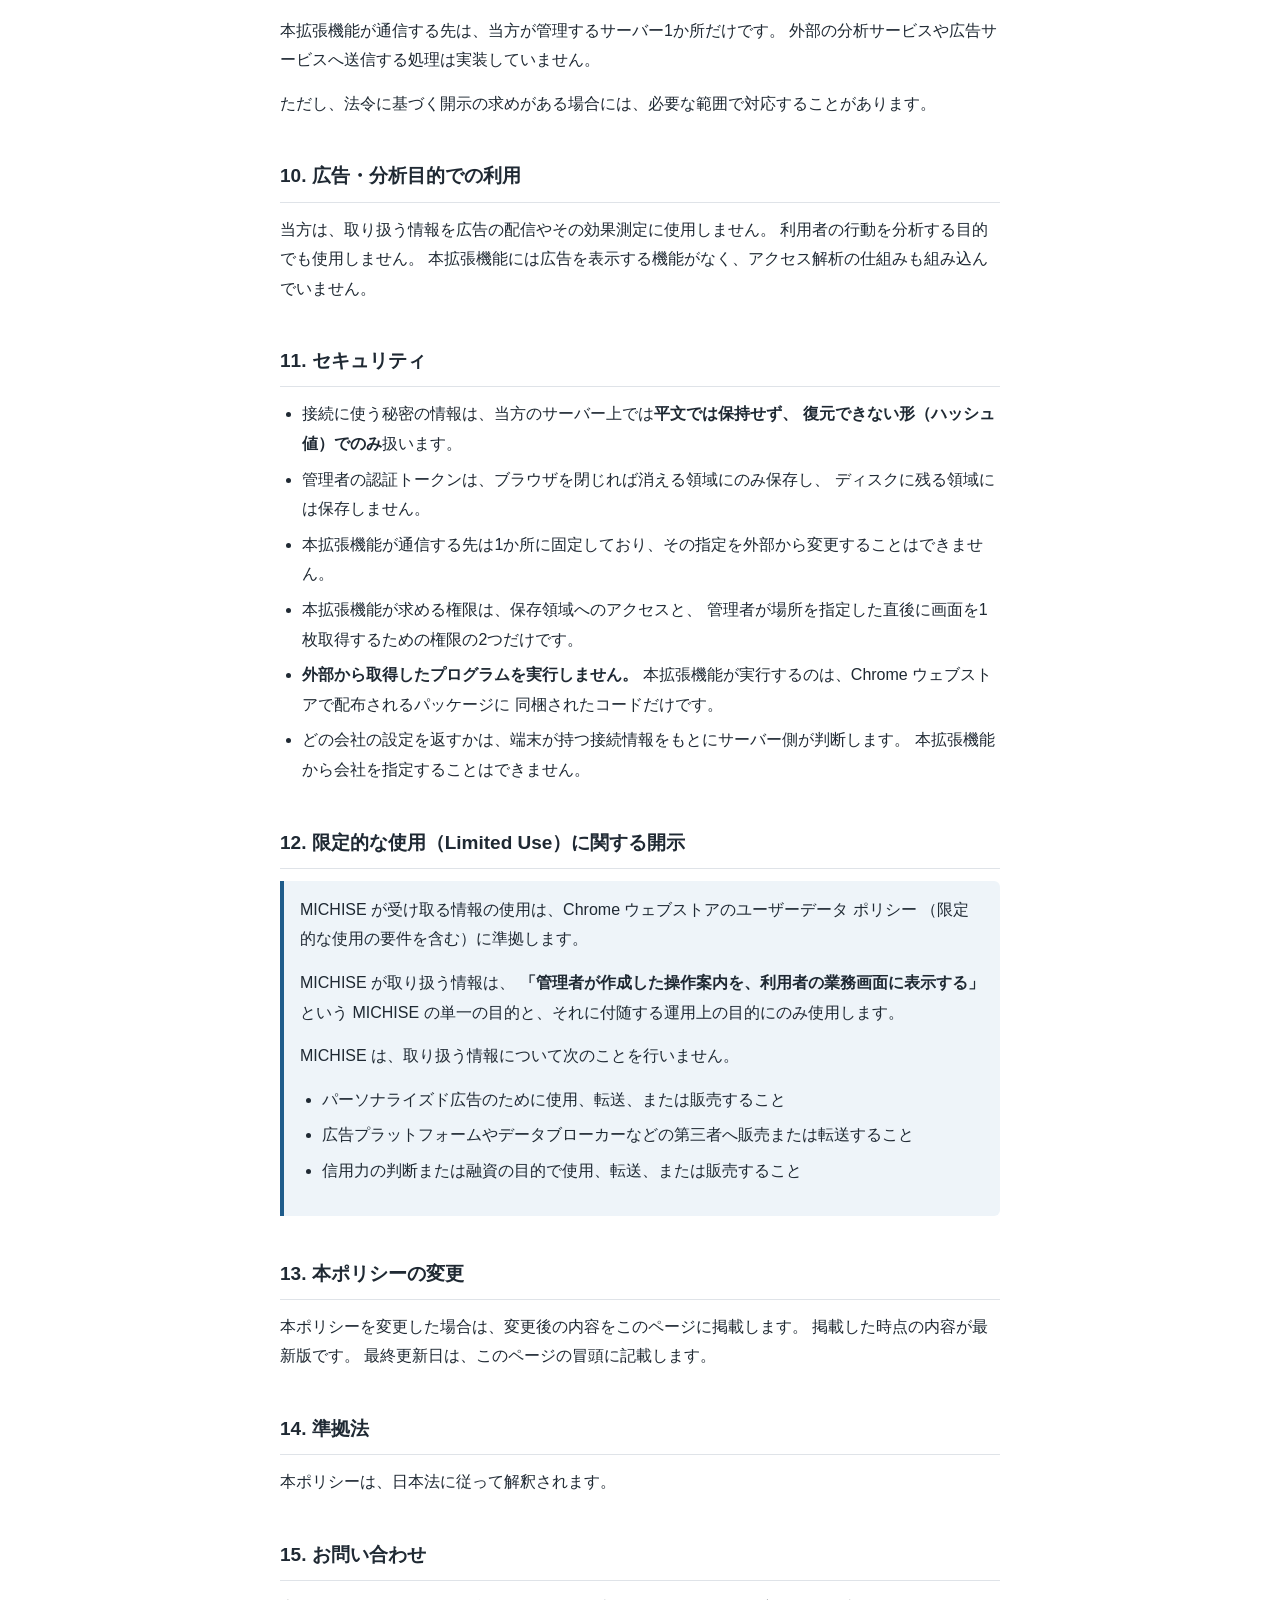
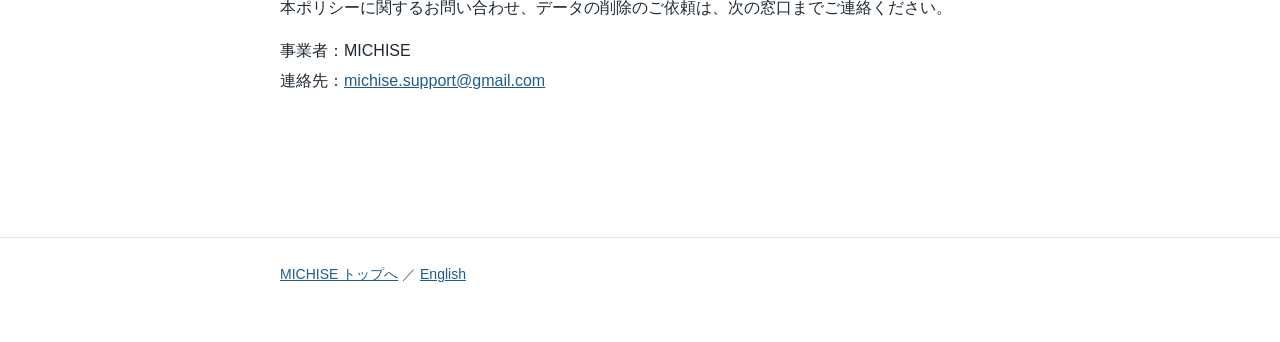
==== commit d54b98b4: "Update privacy policy for MICHISE 0.4.1 Describe data stock and selection navi, list every case in w" ====
--- a/privacy.html
+++ b/privacy.html
@@ -24,7 +24,7 @@
     <h1>プライバシーポリシー</h1>
 
     <p class="meta">
-      制定日：2026年9月2日 ／ 最終更新日：2026年9月2日<br>
+      制定日：2026年9月2日 ／ 最終更新日：2026年10月29日<br>
       事業者：MICHISE
     </p>
 
@@ -68,21 +68,33 @@
       <li><strong>メールアドレス</strong>（管理者がログインするときに入力）</li>
       <li><strong>パスワード</strong>（同上）</li>
       <li><strong>認証トークン</strong>（ログインが成功したときに当方のサーバーから受け取るもの）</li>
-      <li>管理者が作成する操作案内の内容（案内文、ボタンの文字、表示する場所の指定、表示条件など）</li>
-    </ul>
-
-    <h3>2-2. 導入時に受け取る情報</h3>
+      <li>管理者が作成する操作案内の内容（案内文、ボタンの文字、表示する場所の指定、表示条件、
+        選択ナビの質問と選択肢、データストックの決まり、ポップアップに挿入した画像など）</li>
+      <li><strong>招待する方のメールアドレス</strong>（管理者がほかの方を管理者として招待するときに入力）</li>
+    </ul>
+
+    <h3>2-2. 導入・接続・停止のときに使う情報</h3>
     <ul>
       <li>
         <strong>初回接続用トークン</strong>。
         企業の管理者が導入プログラムで各端末へ配置するもので、本拡張機能はこれを読み取ります。
         どの会社の設定を受け取るかを決めるために、最初の1回だけ使用します。
       </li>
+      <li>
+        <strong>会社アクセスコード</strong>。
+        管理者が管理画面で発行し、利用者が本拡張機能の小窓の「会社に接続する」で入力するものです。
+        初回接続用トークンと同じく、どの会社の設定を受け取るかを決めるために1回だけ使用します。
+        企業が配布設定を行った端末では使用できません。
+      </li>
+      <li>
+        <strong>無効化パスワード</strong>。
+        本拡張機能の小窓で、このプロファイルでの本拡張機能の動作を止めるときに入力するものです。
+      </li>
     </ul>
 
     <h3>2-3. 業務画面上で処理する情報</h3>
     <p>
-      案内を正しい位置に表示し、案内の進み具合を判断するために、
+      案内を正しい位置に表示し、表示条件と案内の進み具合を判断するために、
       本拡張機能は業務画面上で次の情報を処理します。
       <strong>いずれも当方のサーバーへは送信しません。</strong>
     </p>
@@ -90,8 +102,19 @@
       <li>画面上の要素とその文字（案内を表示する場所を見つけるため）</li>
       <li>
         入力欄に入っている値。
-        管理者が「別の欄の値を参照して入力する」という操作を設定した場合に限り読み取ります。
+        管理者が「別の欄の値を参照して入力する」という操作を設定した場合と、
+        管理者がデータストック（下記）を設定した場合に限り読み取ります。
         パスワード欄・ファイル選択欄・非表示の欄からは読み取りません。
+      </li>
+      <li>
+        <strong>データストックの値</strong>。
+        管理者が指定した画面の範囲で、管理者が指定した文字の入力欄の値を一時的に控えます。
+        控えた値は、管理者が設定した表示条件の判断と、ガイドの手順で入力欄へ入力することにのみ使用します。
+      </li>
+      <li>
+        <strong>選択ナビでの回答</strong>。
+        管理者が作成した質問と選択肢を表示し、利用者が選んだ答えに応じた案内を示します。
+        選んだ答えは、保存も送信もしません。
       </li>
       <li>現在表示しているページのアドレス（管理者が設定した表示条件と照らし合わせるため）</li>
       <li>
@@ -116,6 +139,19 @@
       </p>
     </div>
 
+    <div class="note">
+      <p>
+        <strong>データストックについて。</strong>
+        管理者が当方のサーバーへ保存・公開するのは「どの画面のどの欄の値を控えるか」という決まりだけで、
+        利用者の画面で控えた値は<strong>当方のサーバーへも管理者へも送信しません</strong>。
+        控えた値は、ブラウザを閉じると消える一時保存領域（chrome.storage.session）に、タブごとに分けて保存します。
+        控えた値は、次のいずれかで消えます：最後に控えてから10分たったとき、タブを閉じたとき、
+        ブラウザを閉じたとき、控える元の欄が空になったとき、管理者が指定した範囲の外の画面を開いたとき、
+        別のサイトの画面を開いたとき、接続している会社が変わったとき・確認できなくなったとき、
+        その決まりが公開されなくなったとき。
+      </p>
+    </div>
+
     <h3>2-4. 本拡張機能が扱わない情報</h3>
     <ul>
       <li>健康に関する情報</li>
@@ -131,10 +167,15 @@
       <tr><th>情報</th><th>利用目的</th></tr>
       <tr><td>メールアドレス・パスワード</td><td>管理者がご本人であることを確認するため</td></tr>
       <tr><td>認証トークン</td><td>ログイン中であることを保つため</td></tr>
-      <tr><td>初回接続用トークン</td><td>その端末を、どの会社の設定に結びつけるかを決めるため</td></tr>
+      <tr><td>招待する方のメールアドレス</td><td>その方を管理者として招待し、ログインできるようにするため</td></tr>
+      <tr><td>初回接続用トークン・会社アクセスコード</td><td>その端末を、どの会社の設定に結びつけるかを決めるため</td></tr>
+      <tr><td>無効化パスワード</td><td>このプロファイルで本拡張機能の動作を止めてよいかを確認するため</td></tr>
       <tr><td>操作案内の内容</td><td>利用者の業務画面に案内を表示するため</td></tr>
+      <tr><td>ポップアップに挿入した画像</td><td>公開したポップアップに画像を表示するため</td></tr>
       <tr><td>画面上の要素・文字</td><td>案内を表示する場所を見つけるため</td></tr>
-      <tr><td>入力欄の値</td><td>管理者が設定した「参照して入力する」操作を行うため</td></tr>
+      <tr><td>入力欄の値</td><td>管理者が設定した「参照して入力する」操作と、データストックの値を控えるため</td></tr>
+      <tr><td>データストックの値</td><td>管理者が設定した表示条件の判断と、ガイドの手順で入力欄へ入力するため</td></tr>
+      <tr><td>選択ナビでの回答</td><td>選んだ答えに応じた案内を示すため</td></tr>
       <tr><td>ページのアドレス</td><td>管理者が設定した表示条件を満たすかどうかを判断するため</td></tr>
       <tr><td>クリック等の操作</td><td>案内のステップが完了したかどうかを判断するため</td></tr>
       <tr><td>業務画面の画像</td><td>管理者が、指定した場所をあとから確認するため</td></tr>
@@ -154,15 +195,18 @@
       <tr><th>保存場所</th><th>保存するもの</th><th>いつ消えるか</th></tr>
       <tr>
         <td>拡張機能の保存領域<br>（chrome.storage.local）</td>
-        <td>会社の共有設定の控え、同期の状態、ガイドの進み具合、会社との結びつけ、
+        <td>会社の共有設定の控え（操作ガイド、ボタン、ポップアップ、ヒント、選択ナビ、
+          データストックの決まりを含みます）、同期の状態、ガイドの進み具合、会社との結びつけ、
           管理者がご自身の端末だけで下書きを確認するための一覧</td>
         <td>ガイドの進み具合は30分で無効になります。ほかは会社設定の解除、
           または本拡張機能の削除で消えます</td>
       </tr>
       <tr>
         <td>拡張機能の一時保存領域<br>（chrome.storage.session）</td>
-        <td>管理者の認証トークン</td>
-        <td>ブラウザを閉じたとき、ログアウトしたとき、有効期限が切れたとき</td>
+        <td>管理者の認証トークン、管理者が確認中の会社・環境・タブの情報、
+          データストックの値とタブごとの状態</td>
+        <td>ブラウザを閉じたとき。認証トークンは、ログアウトしたとき・有効期限が切れたときにも消えます。
+          データストックの値は、第2-3項に記載した条件でも消えます</td>
       </tr>
       <tr>
         <td>管理された設定の読み取り領域<br>（chrome.storage.managed）</td>
@@ -171,14 +215,17 @@
       </tr>
       <tr>
         <td>ブラウザ内のデータベース<br>（IndexedDB）</td>
-        <td>業務画面の画像、管理者が管理画面で挿入した画像</td>
-        <td>本拡張機能の削除、または管理画面での削除操作</td>
+        <td>業務画面の画像、管理者が管理画面で挿入した画像、
+          公開されたポップアップの画像の控え（利用者の端末で表示するためのもの）</td>
+        <td>本拡張機能の削除、または管理画面での削除操作。
+          ポップアップの画像の控えは、公開中の設定で使われなくなったときにも消えます</td>
       </tr>
     </table>
 
     <p>
       管理者のパスワードは、入力後ただちに認証のために送信し、
       <strong>端末内に保存しません</strong>。
+      会社アクセスコードと無効化パスワードも、入力後ただちに送信し、端末内に保存しません。
       認証トークンは、ブラウザを閉じれば消える領域にのみ保存し、
       ディスクに残る領域には保存しません。
     </p>
@@ -194,19 +241,43 @@
 
     <ol>
       <li>
-        <strong>管理者がログインするとき</strong>：メールアドレスとパスワードを送信します。
-      </li>
-      <li>
-        <strong>導入した端末を会社に結びつけるとき</strong>：初回接続用トークンを1回だけ送信し、
-        その端末専用の接続情報を受け取ります。
-      </li>
-      <li>
-        <strong>管理者が「変更を公開」を実行したとき</strong>：管理者が作成した操作案内の内容
-        （操作ガイド、ボタン、ポップアップ、ヒント、ボタンの既定の見た目）を送信します。
+        <strong>管理者がログイン・ログアウトするとき</strong>：ログインのときはメールアドレスとパスワードを送信します。
+        ログアウトのときは、認証トークンを無効にするために送信します。
+      </li>
+      <li>
+        <strong>端末を会社に結びつけるとき</strong>：初回接続用トークン、または利用者が入力した
+        会社アクセスコードを1回だけ送信し、その端末専用の接続情報を受け取ります。
+        結びつけたあとは、この接続情報を使って、接続先の確認や、小窓での公開先（テスト用・本番用）の切り替えを行います。
+      </li>
+      <li>
+        <strong>管理者が設定を保存したとき、または「変更を公開」を実行したとき</strong>：
+        管理者が作成した操作案内の内容（操作ガイド、ボタン、ポップアップ、ヒント、選択ナビ、
+        ボタンの既定の見た目、データストックの決まり、フォルダの名前と分類）を送信します。
+        公開したポップアップで使う画像も送信します。
+        データストックで控えた値は送信しません。
       </li>
       <li>
         <strong>公開済みの設定を受け取るとき</strong>：どの会社の設定かはサーバー側が判断するため、
         本拡張機能から会社名や環境の指定を送ることはありません。
+        公開されたポップアップの画像も、同じ接続情報を使って受け取ります。
+      </li>
+      <li>
+        <strong>管理者を招待するとき</strong>：招待する方のメールアドレスを送信します。
+        運営者が会社を登録するときは、会社の表示名も送信します。
+      </li>
+      <li>
+        <strong>管理者が会社アクセスコードを発行するとき</strong>：コードは端末内で作成し、
+        当方のサーバーへは復元できない形（ハッシュ値）だけを送信します。
+        コードそのものは発行した画面に1回だけ表示し、端末にもサーバーにも保存しません。
+      </li>
+      <li>
+        <strong>管理者が導入プログラムを作成するとき</strong>：作成の依頼を送信します。
+        初回接続用トークンはサーバー側で作成して導入プログラムに組み込み、
+        サーバーにはそのハッシュ値と、有効期限・作成した管理者などの情報だけを保存します。
+      </li>
+      <li>
+        <strong>このプロファイルで本拡張機能の動作を止めるとき</strong>：入力された無効化パスワードを、
+        照合のために送信します。パスワードは保存せず、試した日時と照合の成否だけを記録します。
       </li>
     </ol>
 
@@ -218,6 +289,8 @@
       <li>業務画面の画像（スクリーンショット）</li>
       <li>業務画面に表示されている文字</li>
       <li>入力欄に入っている値</li>
+      <li>データストックで控えた値</li>
+      <li>選択ナビでの回答</li>
       <li>現在表示しているページのアドレス</li>
       <li>クリック、キー操作、スクロールなどの操作</li>
       <li>ガイドの進み具合</li>
@@ -225,7 +298,7 @@
 
     <p>
       業務画面の中で動作する部分は、外部との通信を一切行わない作りになっています。
-      通信を行うのは、上の第5項に挙げた4つの場合だけです。
+      通信を行うのは、上の第5項に挙げた場合だけです。
     </p>
 
     <div class="note">
@@ -236,8 +309,9 @@
         「ウェブサイトのコンテンツ」「ユーザーのアクティビティ」
         「財務状況や支払いに関する情報」の5つを申告しています。
         このうち当方のサーバーへ送信するのは、第5項に挙げた
-        管理者のメールアドレス・パスワード・認証トークン・初回接続用トークンと、
-        管理者が作成した操作案内の内容だけです。
+        管理者のメールアドレス・パスワード・認証トークン、招待する方のメールアドレス、
+        初回接続用トークン・会社アクセスコード、無効化パスワード（照合のためだけに送信し、保存しません）と、
+        管理者が作成した操作案内の内容（ポップアップに挿入した画像を含みます）だけです。
         残る「ウェブサイトのコンテンツ」「ユーザーのアクティビティ」
         「財務状況や支払いに関する情報」は、上に記載したとおり<strong>案内の表示に必要な範囲で端末内で処理している</strong>
         という意味であり、これらを収集して当方のサーバーへ送ったり、
@@ -256,16 +330,30 @@
       <li>管理者の認証トークン：ブラウザを閉じたとき、ログアウトしたとき、有効期限が切れたときに消えます</li>
       <li>会社の共有設定の控え・会社との結びつけ：会社設定を解除するか、本拡張機能を削除すると消えます</li>
       <li>業務画面の画像：本拡張機能を削除すると消えます</li>
+      <li>データストックの値：最後に控えてから10分で消えます。タブやブラウザを閉じたときなど、第2-3項に記載した条件でも消えます</li>
+      <li>公開されたポップアップの画像の控え：公開中の設定で使われなくなると消えます。本拡張機能を削除しても消えます</li>
     </ul>
 
     <h3>当方のサーバー</h3>
+    <p>
+      当方のサーバーに保存するのは、管理者のアカウントと権限、
+      管理者が保存・公開した操作案内の内容（公開したポップアップの画像を含みます）、
+      会社の表示名、端末の接続情報、初回接続用トークンと会社アクセスコードのハッシュ値、
+      操作の記録（公開などの操作を行った管理者と日時、端末の結びつけの結果など）、
+      無効化パスワードを試した日時と成否です。
+      公開したポップアップで使われなくなった画像は、公開の際にサーバーから削除します。
+    </p>
     <p>
       MICHISE をご利用いただいている期間は、必要なデータを保持します。
       <strong>ご利用の終了後30日以内に削除します。</strong>
     </p>
     <p>
-      なお、導入用の引換券には発行時に有効期限（最長90日）と使用できる台数の上限を設けており、
+      なお、導入プログラム用の引換券（初回接続用トークン）には、発行時に有効期限（最長90日）を設けており、
+      使用できる台数の上限を設けることもできます。
       期限切れ・上限到達・失効のいずれかで使用できなくなります。
+      会社アクセスコードには有効期限や台数の上限はありませんが、
+      管理者がコードを変更すると、それまでのコードは使用できなくなります。
+      いずれの場合も、すでに結びつけた端末はそのまま使用できます。
     </p>
 
     <h2>8. データの削除</h2>
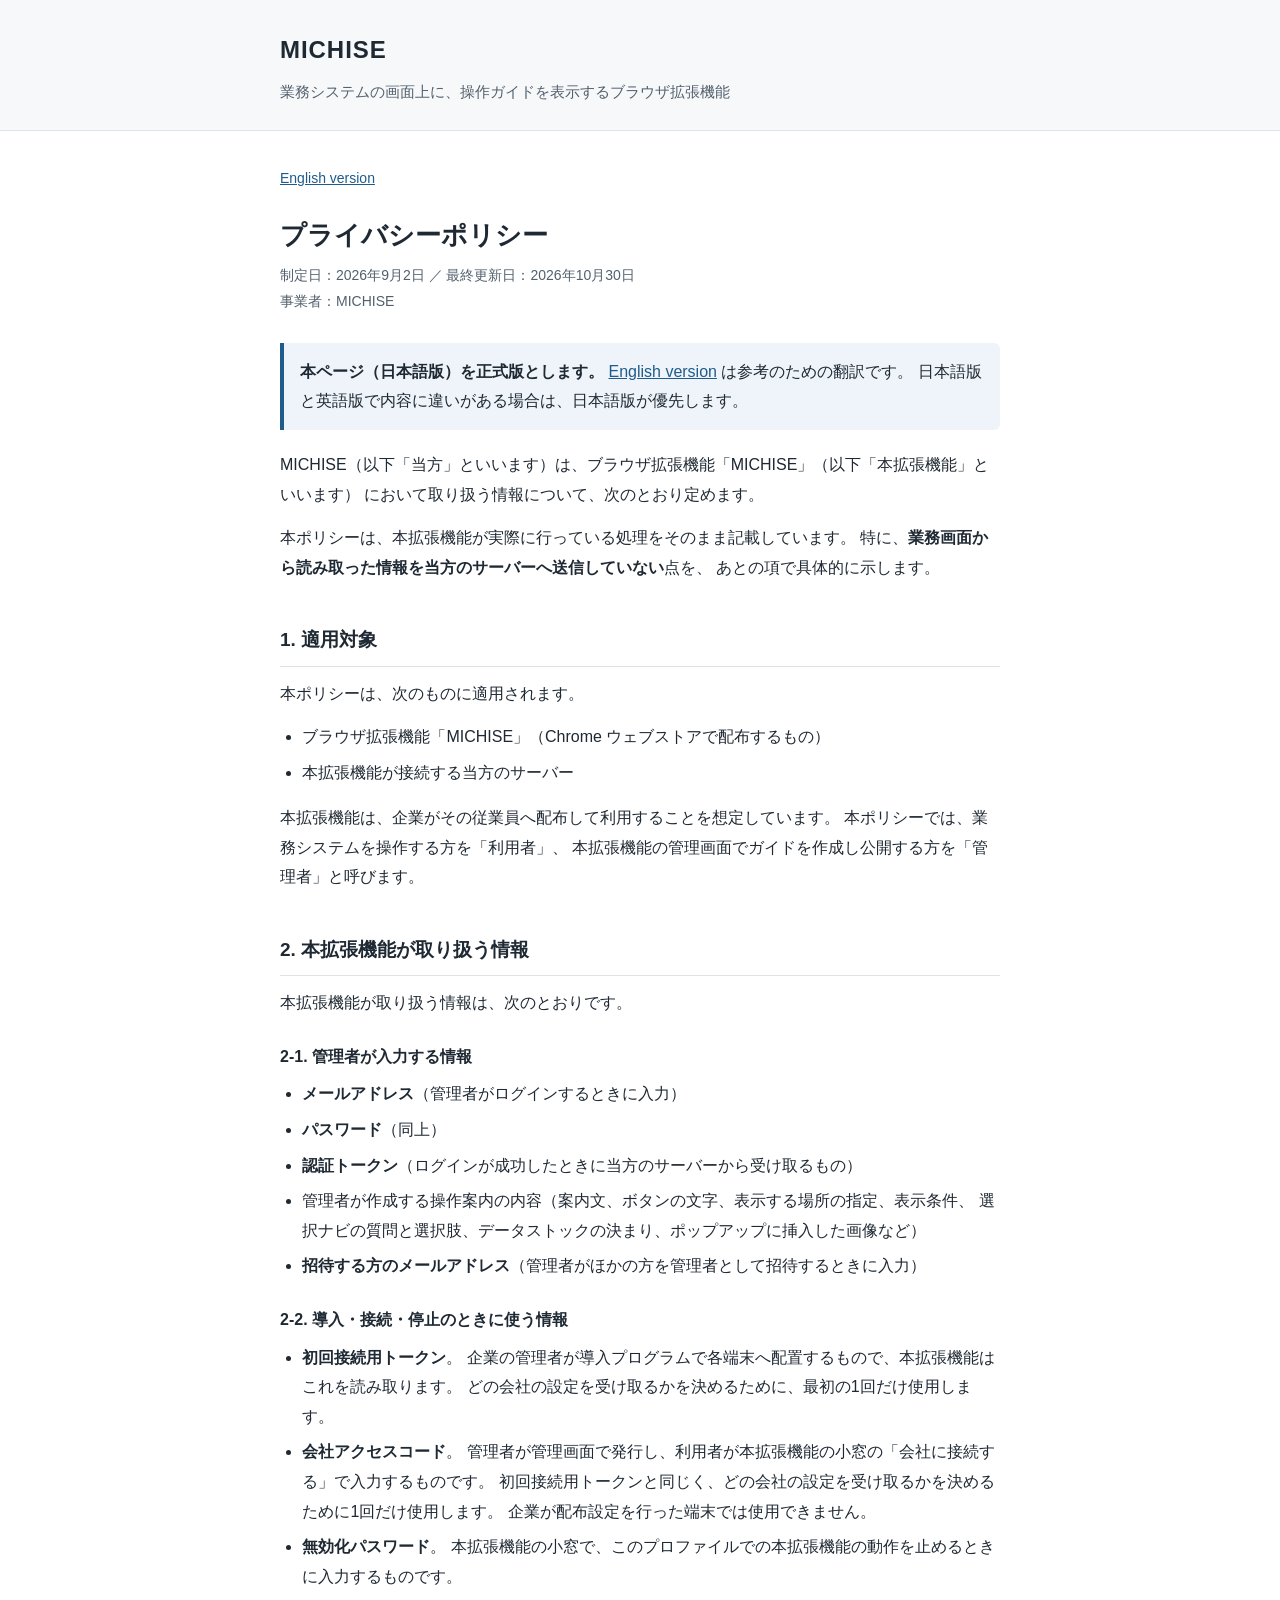
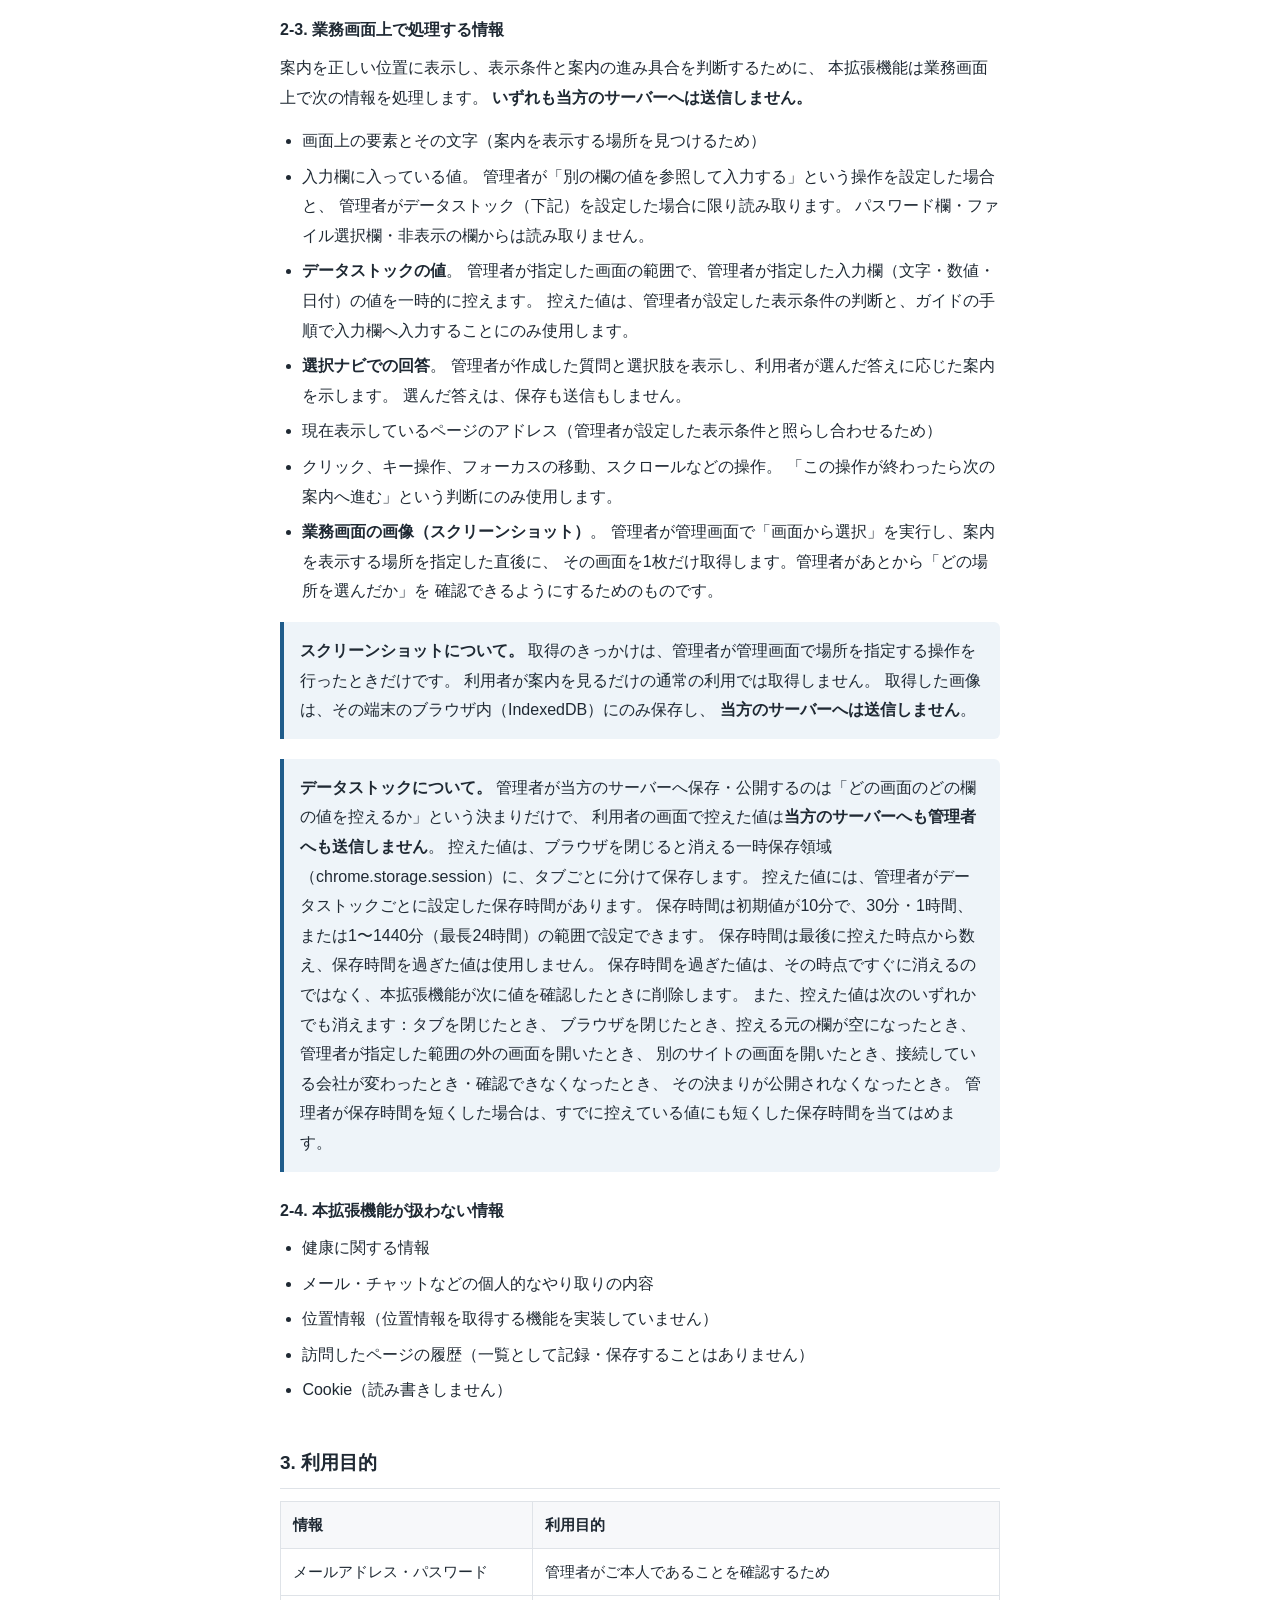
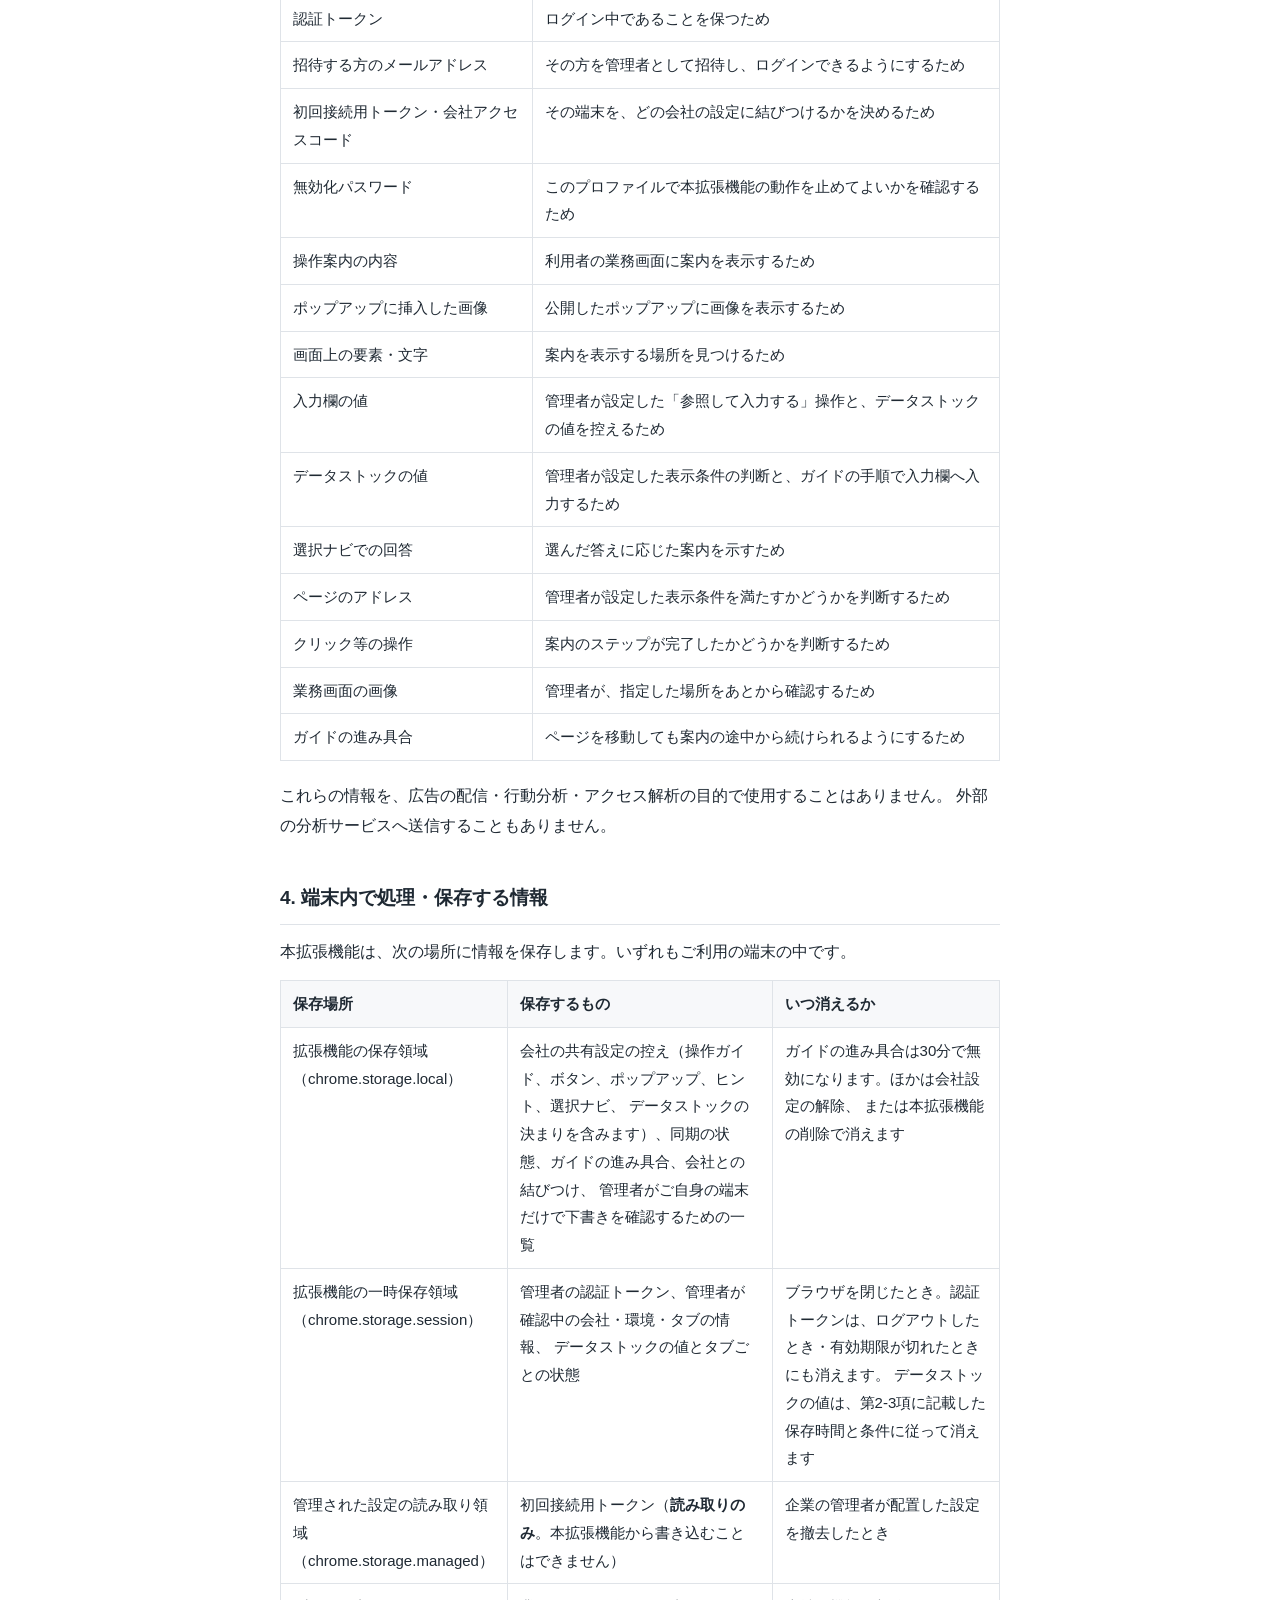
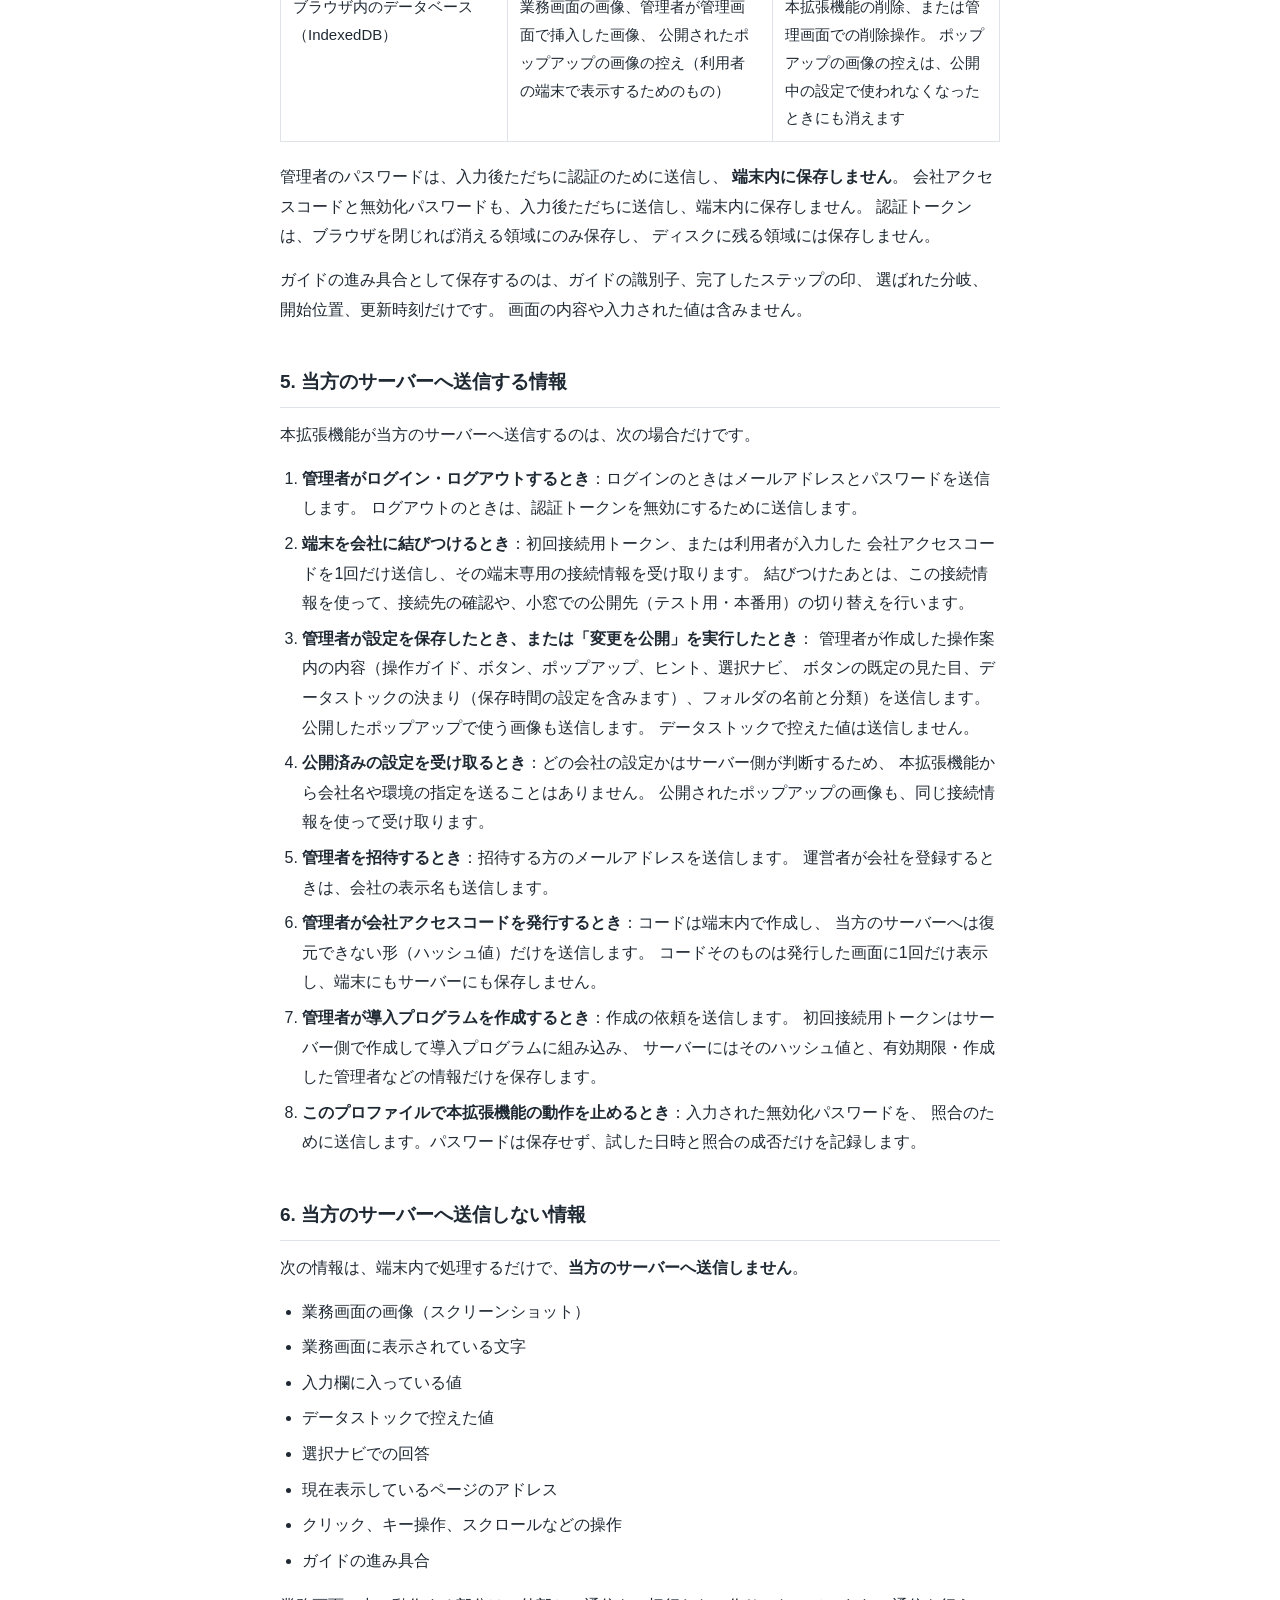
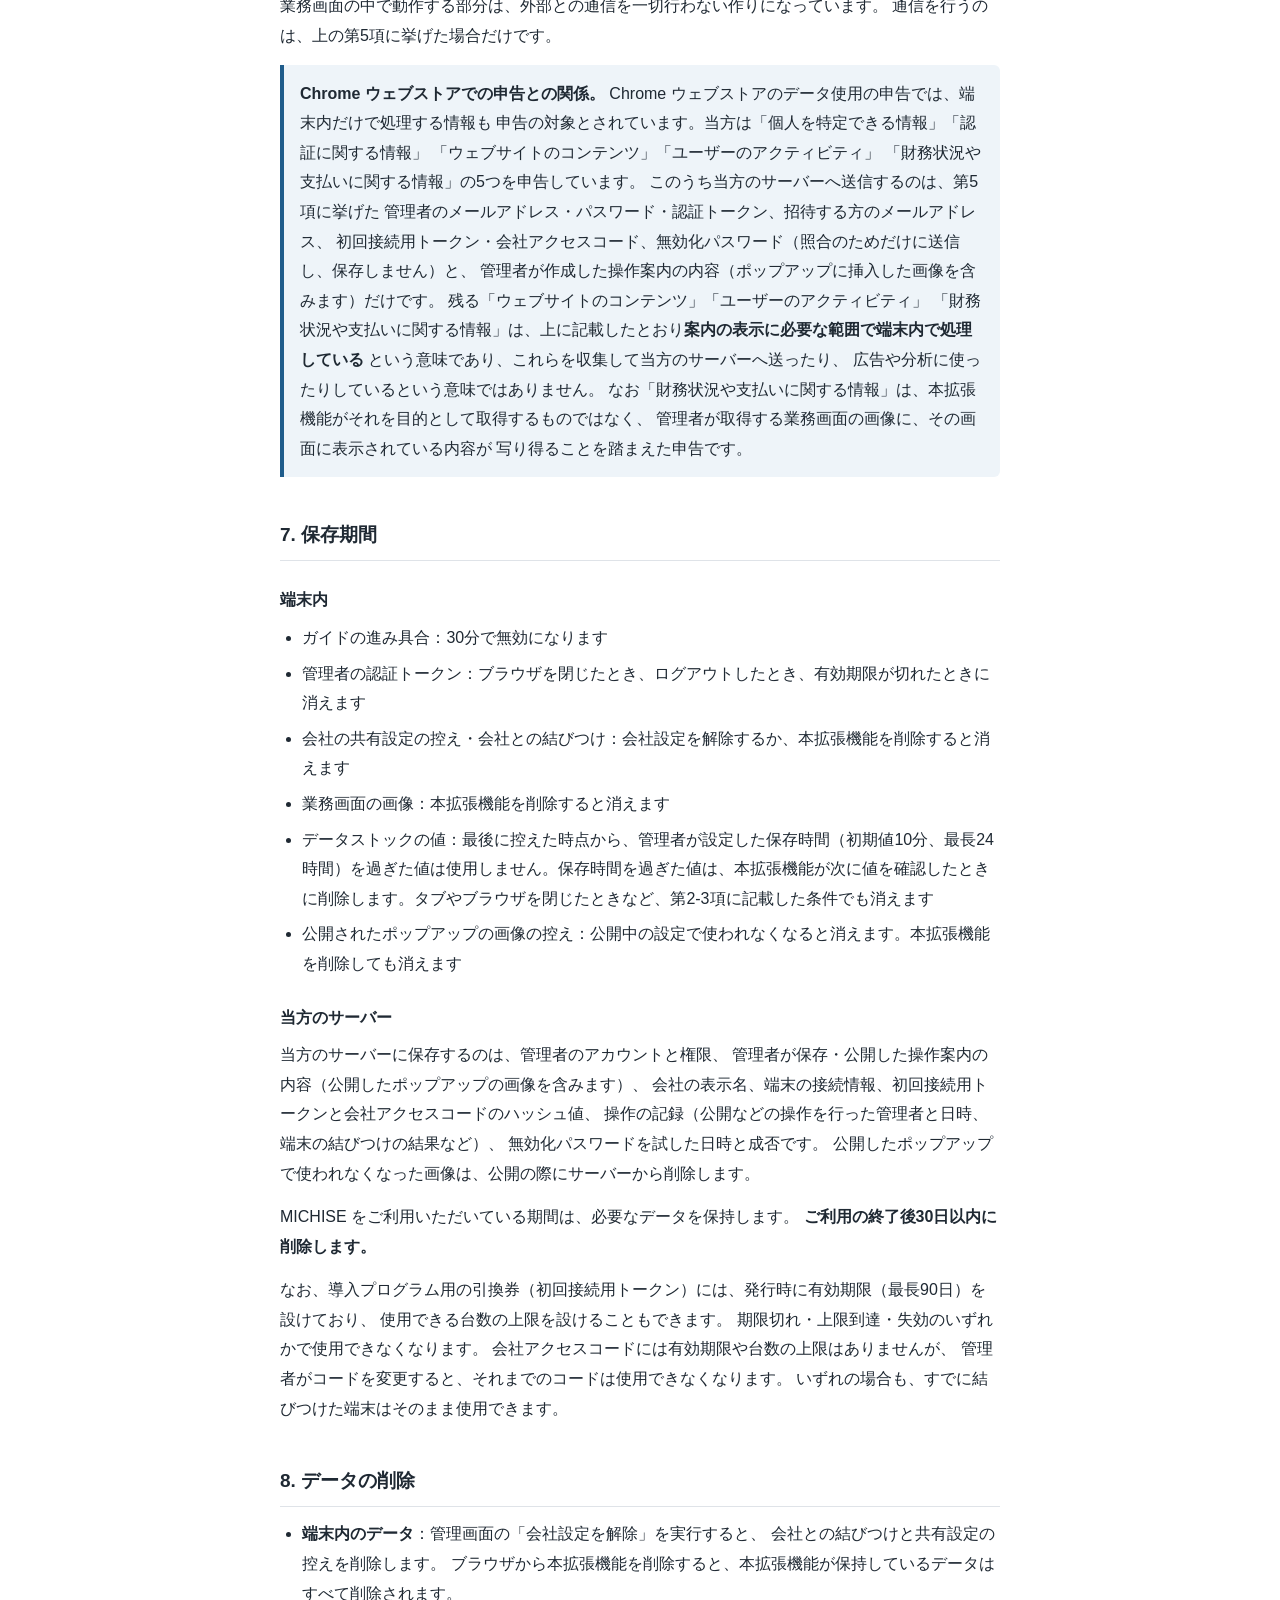
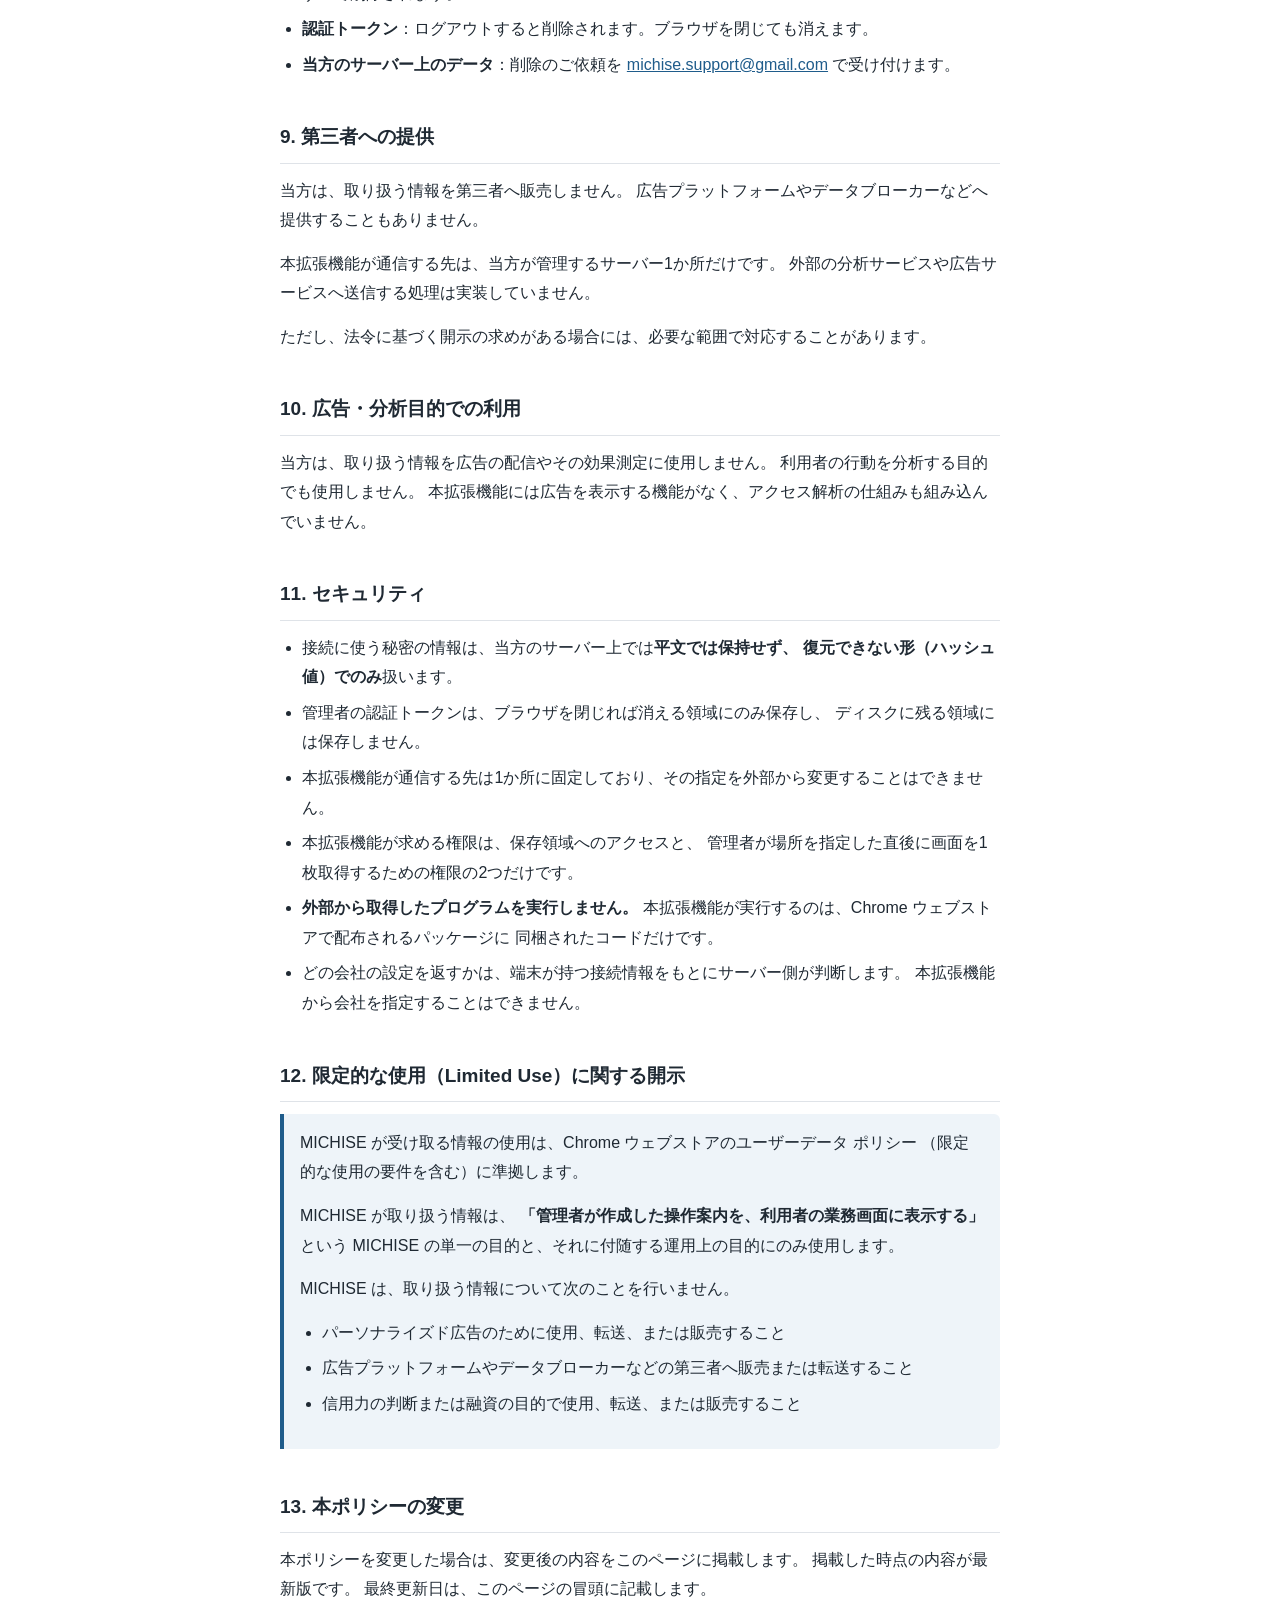
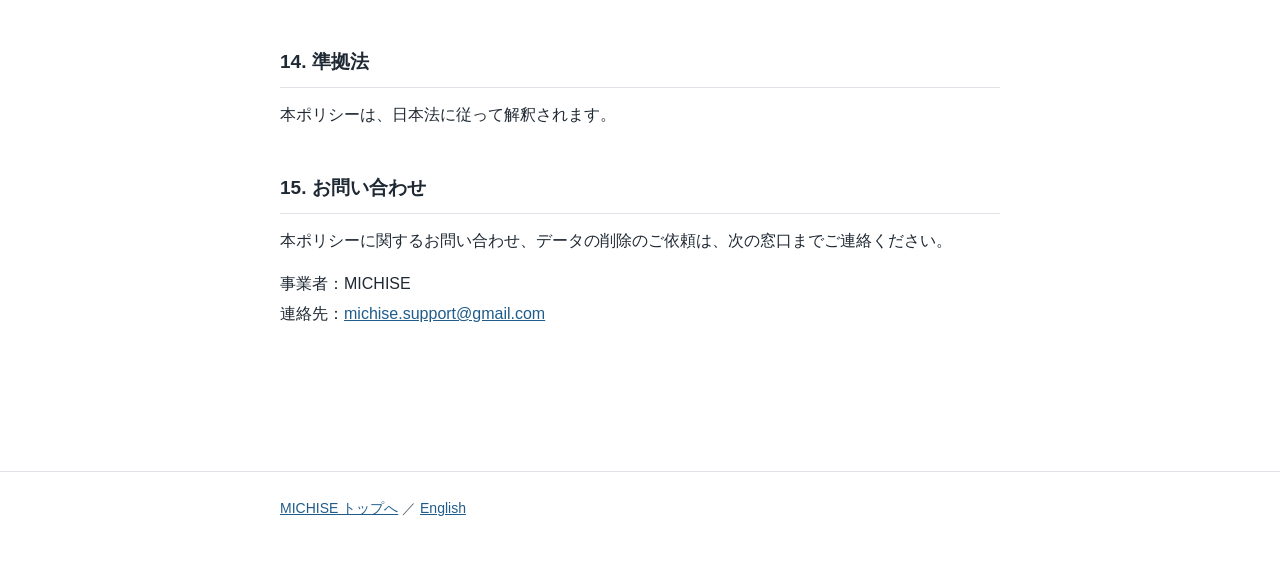
==== commit b515944b: "Update privacy policy for MICHISE 0.4.2 Describe the data stock retention time set by the administra" ====
--- a/privacy.html
+++ b/privacy.html
@@ -24,7 +24,7 @@
     <h1>プライバシーポリシー</h1>
 
     <p class="meta">
-      制定日：2026年9月2日 ／ 最終更新日：2026年10月29日<br>
+      制定日：2026年9月2日 ／ 最終更新日：2026年10月30日<br>
       事業者：MICHISE
     </p>
 
@@ -108,7 +108,7 @@
       </li>
       <li>
         <strong>データストックの値</strong>。
-        管理者が指定した画面の範囲で、管理者が指定した文字の入力欄の値を一時的に控えます。
+        管理者が指定した画面の範囲で、管理者が指定した入力欄（文字・数値・日付）の値を一時的に控えます。
         控えた値は、管理者が設定した表示条件の判断と、ガイドの手順で入力欄へ入力することにのみ使用します。
       </li>
       <li>
@@ -145,10 +145,15 @@
         管理者が当方のサーバーへ保存・公開するのは「どの画面のどの欄の値を控えるか」という決まりだけで、
         利用者の画面で控えた値は<strong>当方のサーバーへも管理者へも送信しません</strong>。
         控えた値は、ブラウザを閉じると消える一時保存領域（chrome.storage.session）に、タブごとに分けて保存します。
-        控えた値は、次のいずれかで消えます：最後に控えてから10分たったとき、タブを閉じたとき、
+        控えた値には、管理者がデータストックごとに設定した保存時間があります。
+        保存時間は初期値が10分で、30分・1時間、または1〜1440分（最長24時間）の範囲で設定できます。
+        保存時間は最後に控えた時点から数え、保存時間を過ぎた値は使用しません。
+        保存時間を過ぎた値は、その時点ですぐに消えるのではなく、本拡張機能が次に値を確認したときに削除します。
+        また、控えた値は次のいずれかでも消えます：タブを閉じたとき、
         ブラウザを閉じたとき、控える元の欄が空になったとき、管理者が指定した範囲の外の画面を開いたとき、
         別のサイトの画面を開いたとき、接続している会社が変わったとき・確認できなくなったとき、
         その決まりが公開されなくなったとき。
+        管理者が保存時間を短くした場合は、すでに控えている値にも短くした保存時間を当てはめます。
       </p>
     </div>
 
@@ -206,7 +211,7 @@
         <td>管理者の認証トークン、管理者が確認中の会社・環境・タブの情報、
           データストックの値とタブごとの状態</td>
         <td>ブラウザを閉じたとき。認証トークンは、ログアウトしたとき・有効期限が切れたときにも消えます。
-          データストックの値は、第2-3項に記載した条件でも消えます</td>
+          データストックの値は、第2-3項に記載した保存時間と条件に従って消えます</td>
       </tr>
       <tr>
         <td>管理された設定の読み取り領域<br>（chrome.storage.managed）</td>
@@ -252,7 +257,7 @@
       <li>
         <strong>管理者が設定を保存したとき、または「変更を公開」を実行したとき</strong>：
         管理者が作成した操作案内の内容（操作ガイド、ボタン、ポップアップ、ヒント、選択ナビ、
-        ボタンの既定の見た目、データストックの決まり、フォルダの名前と分類）を送信します。
+        ボタンの既定の見た目、データストックの決まり（保存時間の設定を含みます）、フォルダの名前と分類）を送信します。
         公開したポップアップで使う画像も送信します。
         データストックで控えた値は送信しません。
       </li>
@@ -330,7 +335,7 @@
       <li>管理者の認証トークン：ブラウザを閉じたとき、ログアウトしたとき、有効期限が切れたときに消えます</li>
       <li>会社の共有設定の控え・会社との結びつけ：会社設定を解除するか、本拡張機能を削除すると消えます</li>
       <li>業務画面の画像：本拡張機能を削除すると消えます</li>
-      <li>データストックの値：最後に控えてから10分で消えます。タブやブラウザを閉じたときなど、第2-3項に記載した条件でも消えます</li>
+      <li>データストックの値：最後に控えた時点から、管理者が設定した保存時間（初期値10分、最長24時間）を過ぎた値は使用しません。保存時間を過ぎた値は、本拡張機能が次に値を確認したときに削除します。タブやブラウザを閉じたときなど、第2-3項に記載した条件でも消えます</li>
       <li>公開されたポップアップの画像の控え：公開中の設定で使われなくなると消えます。本拡張機能を削除しても消えます</li>
     </ul>
 
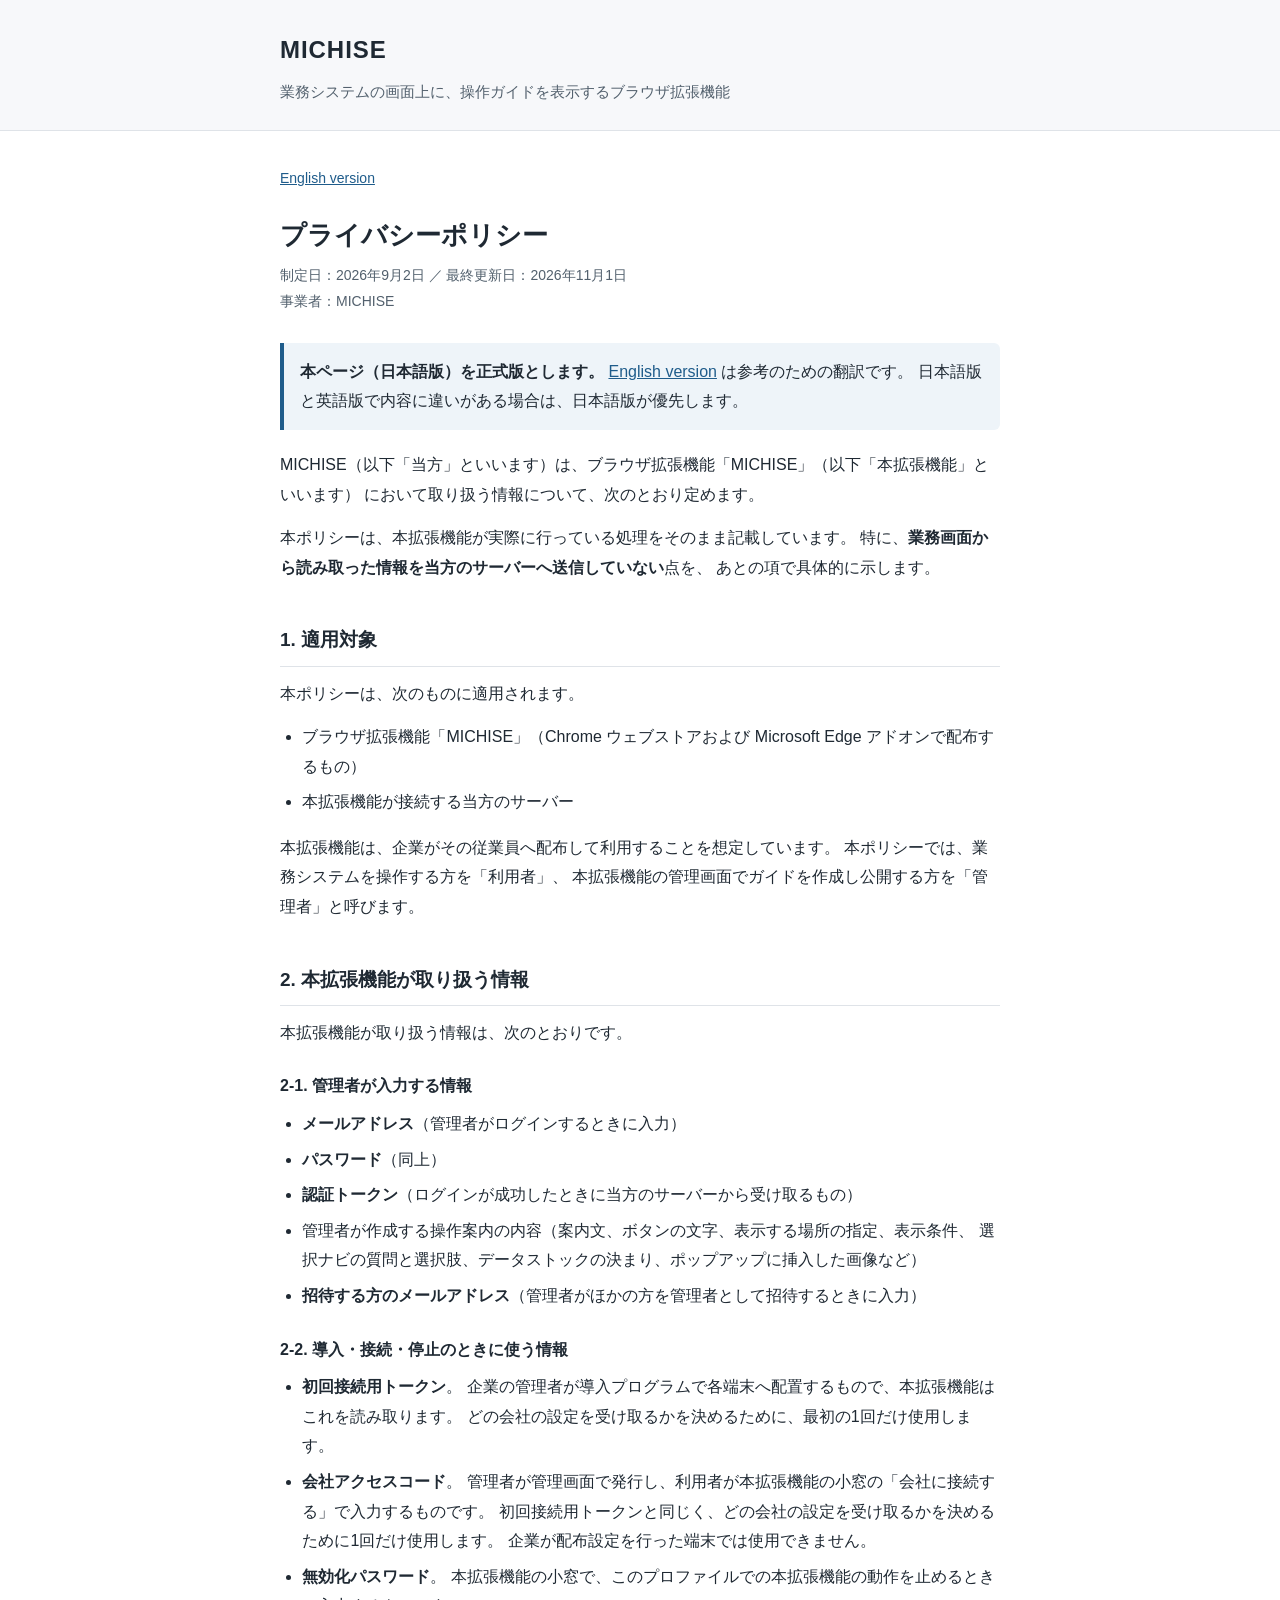
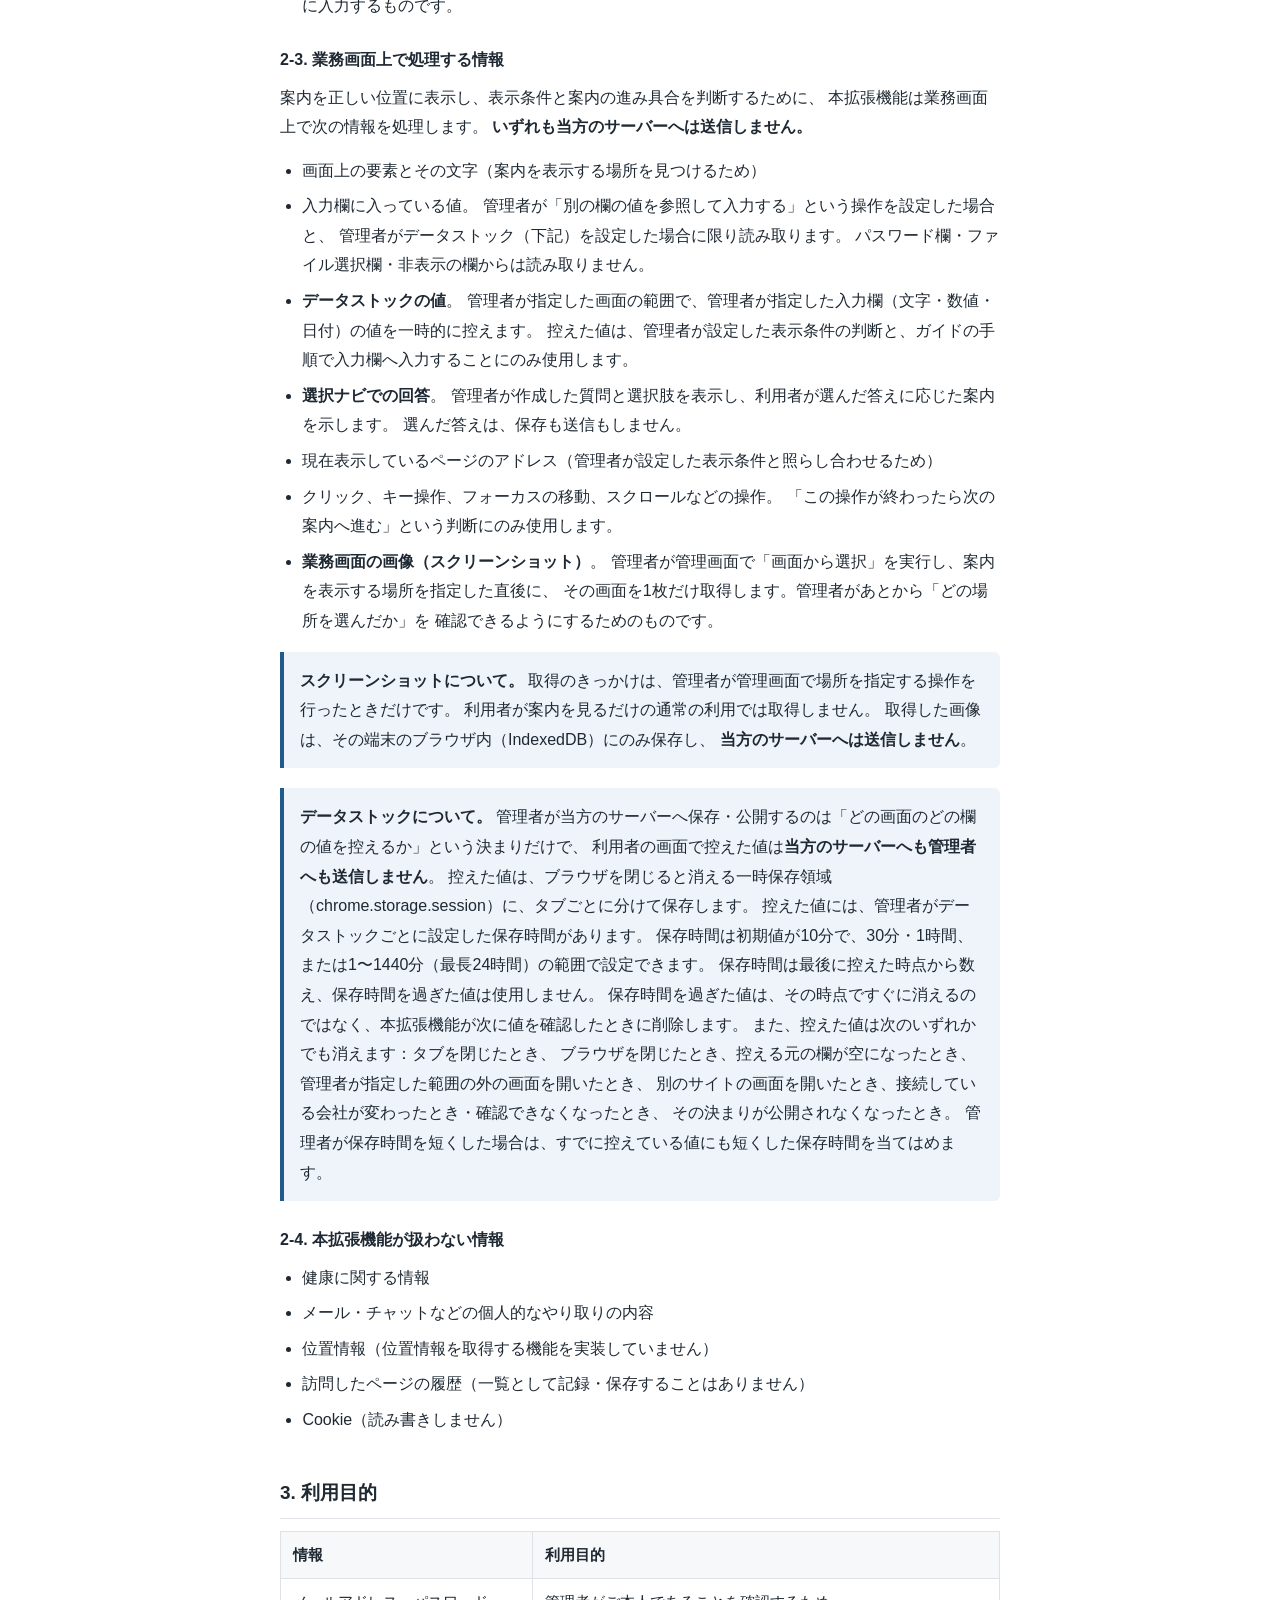
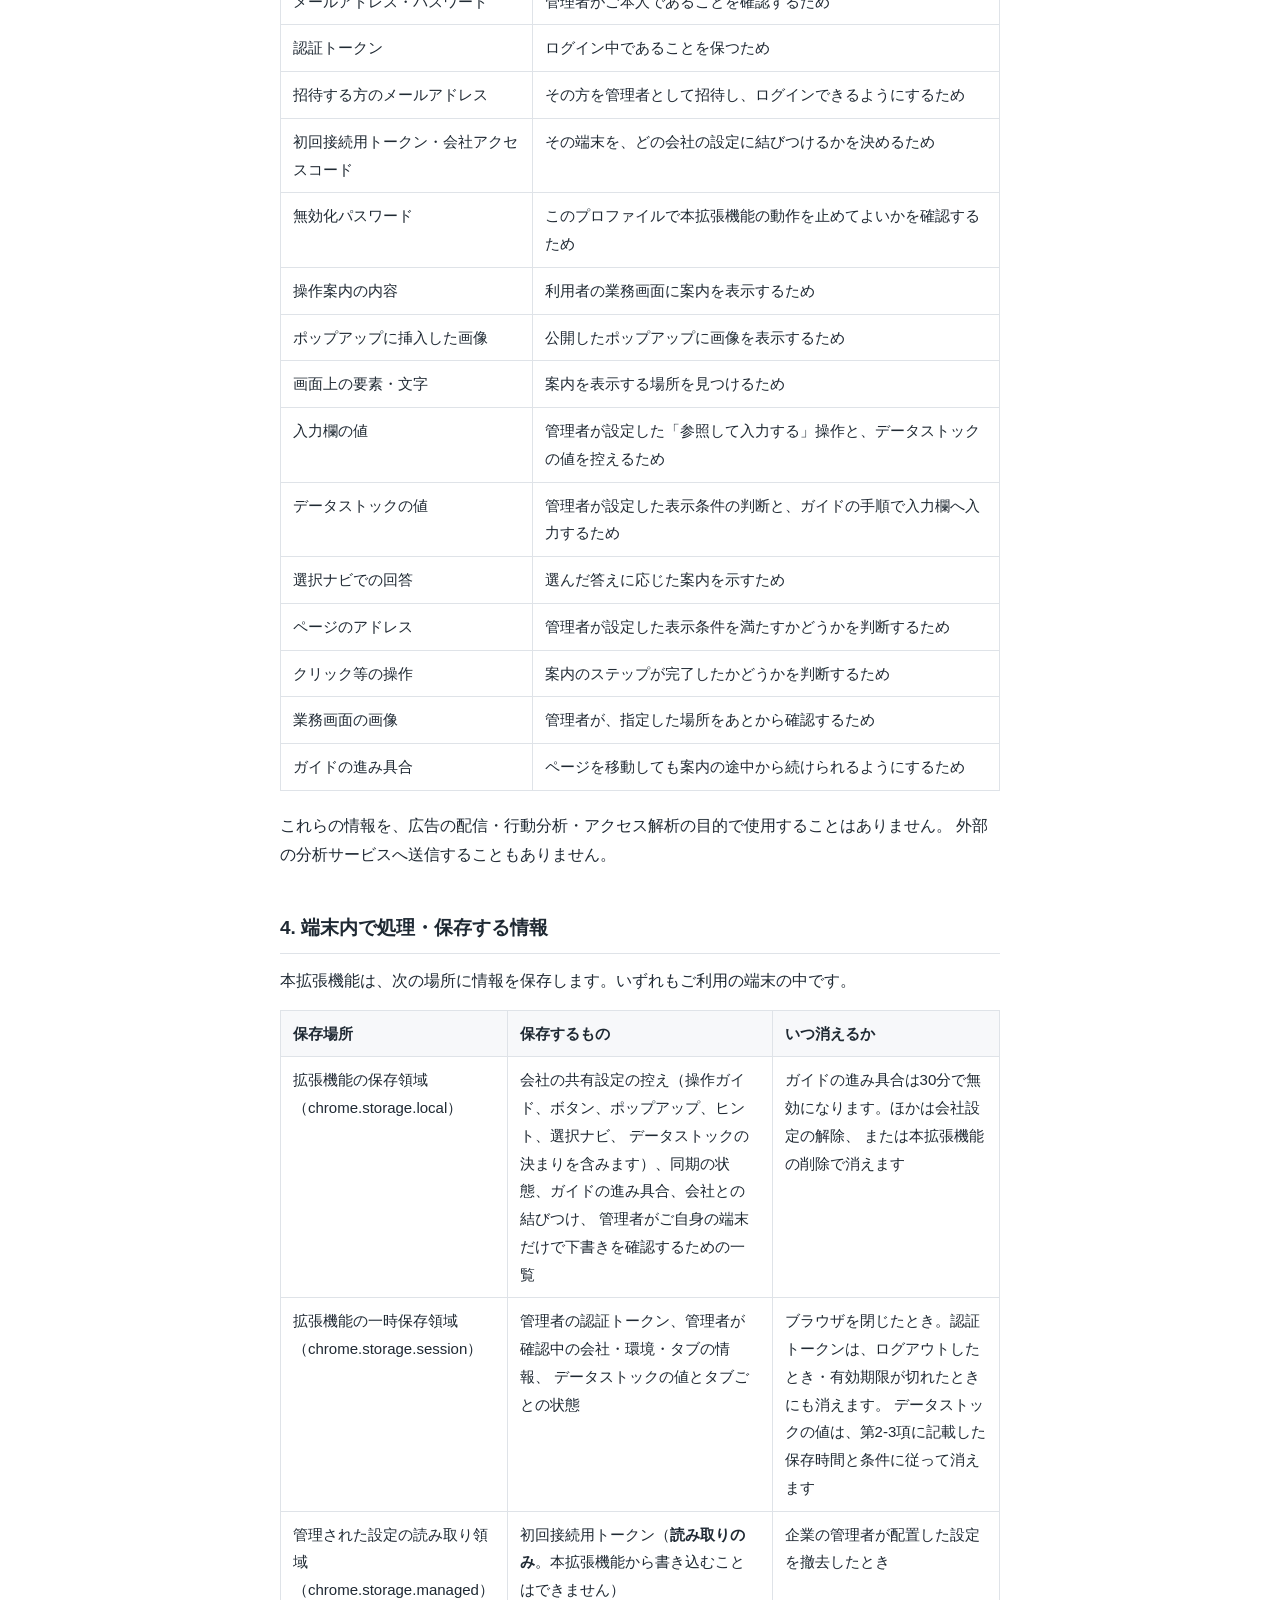
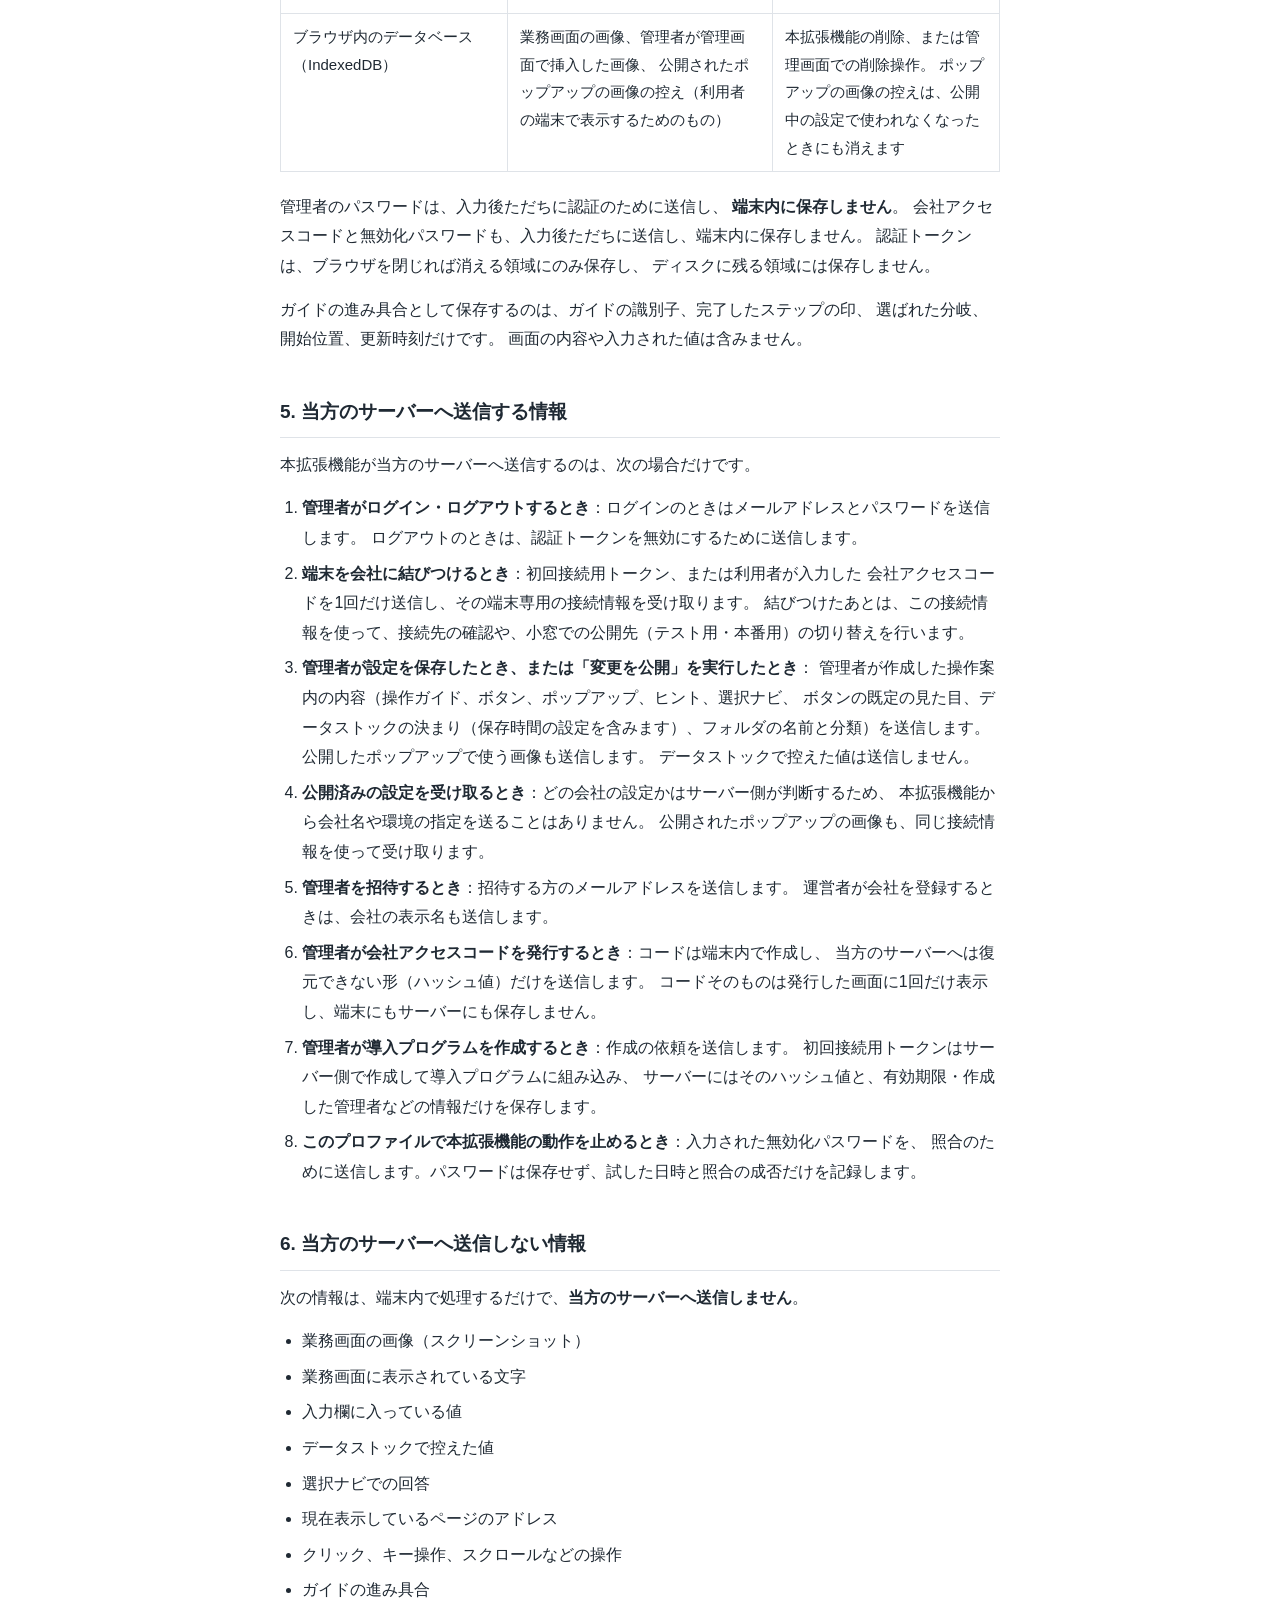
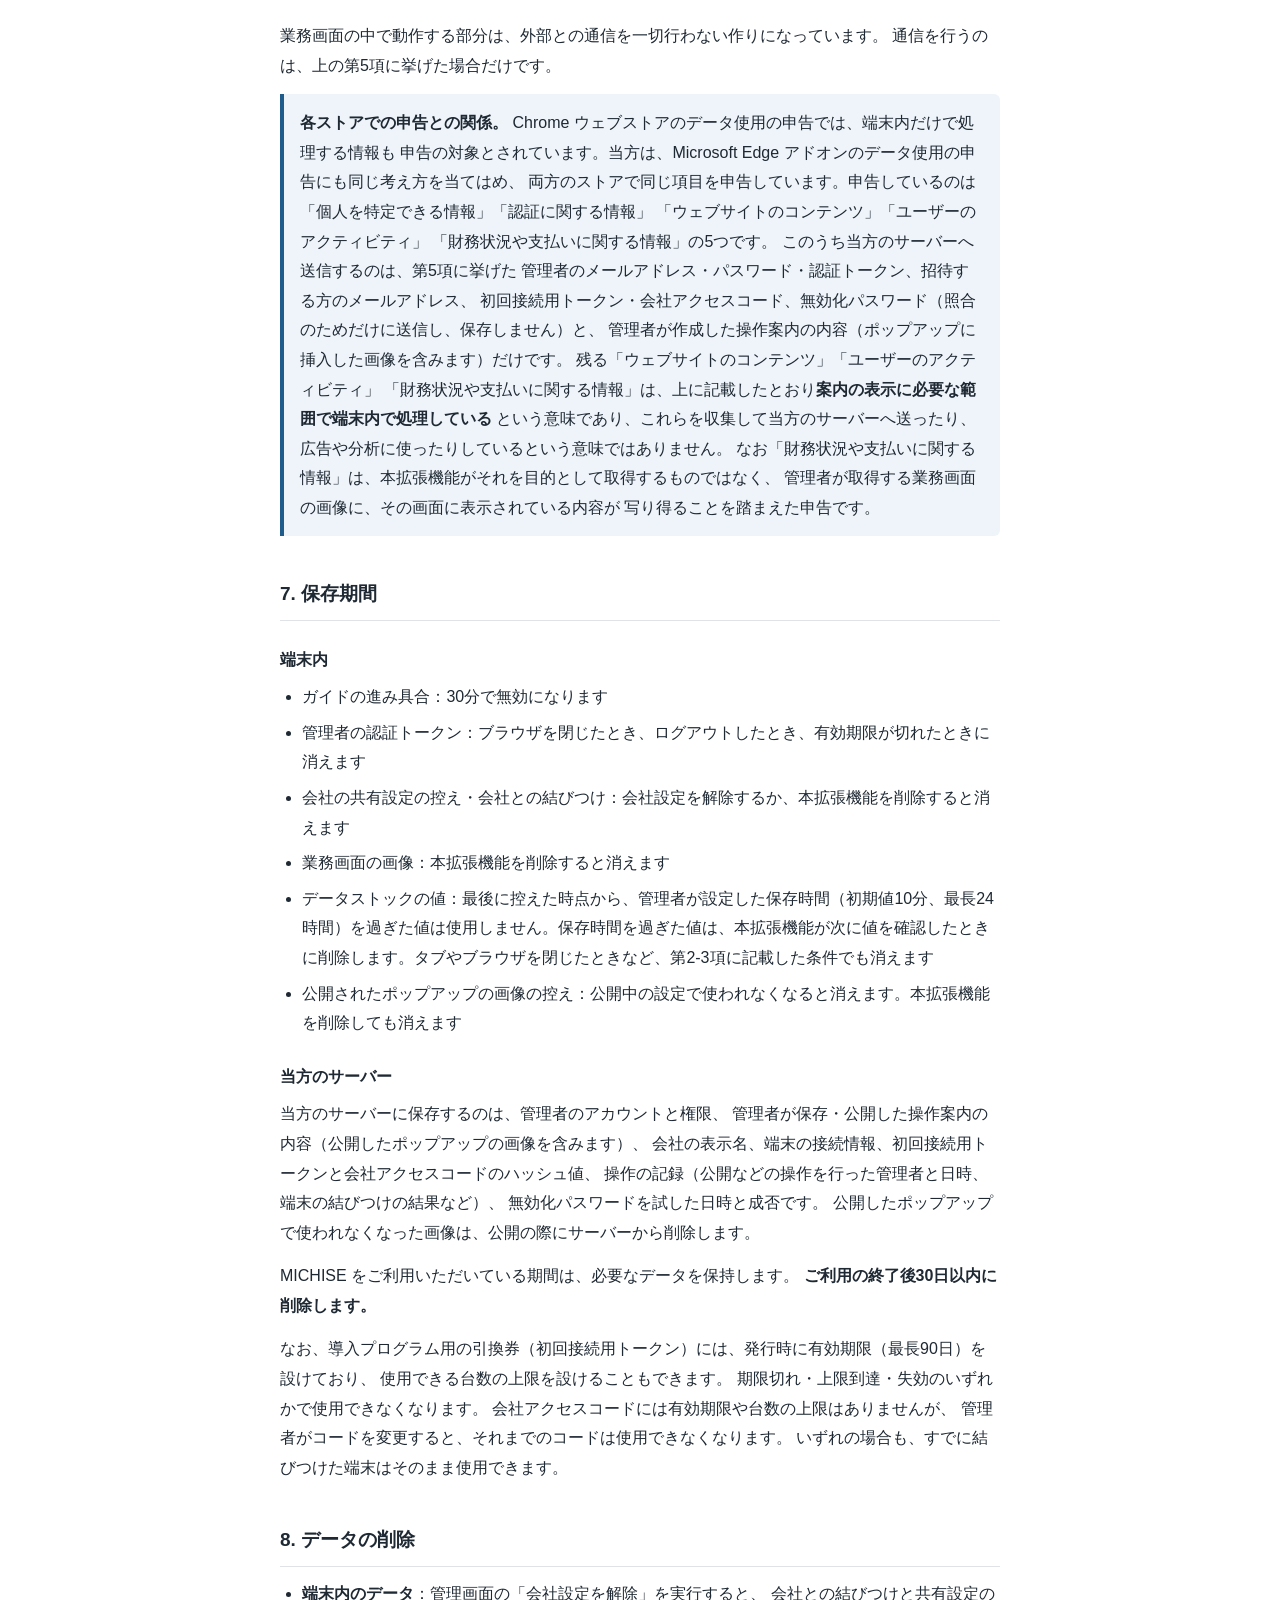
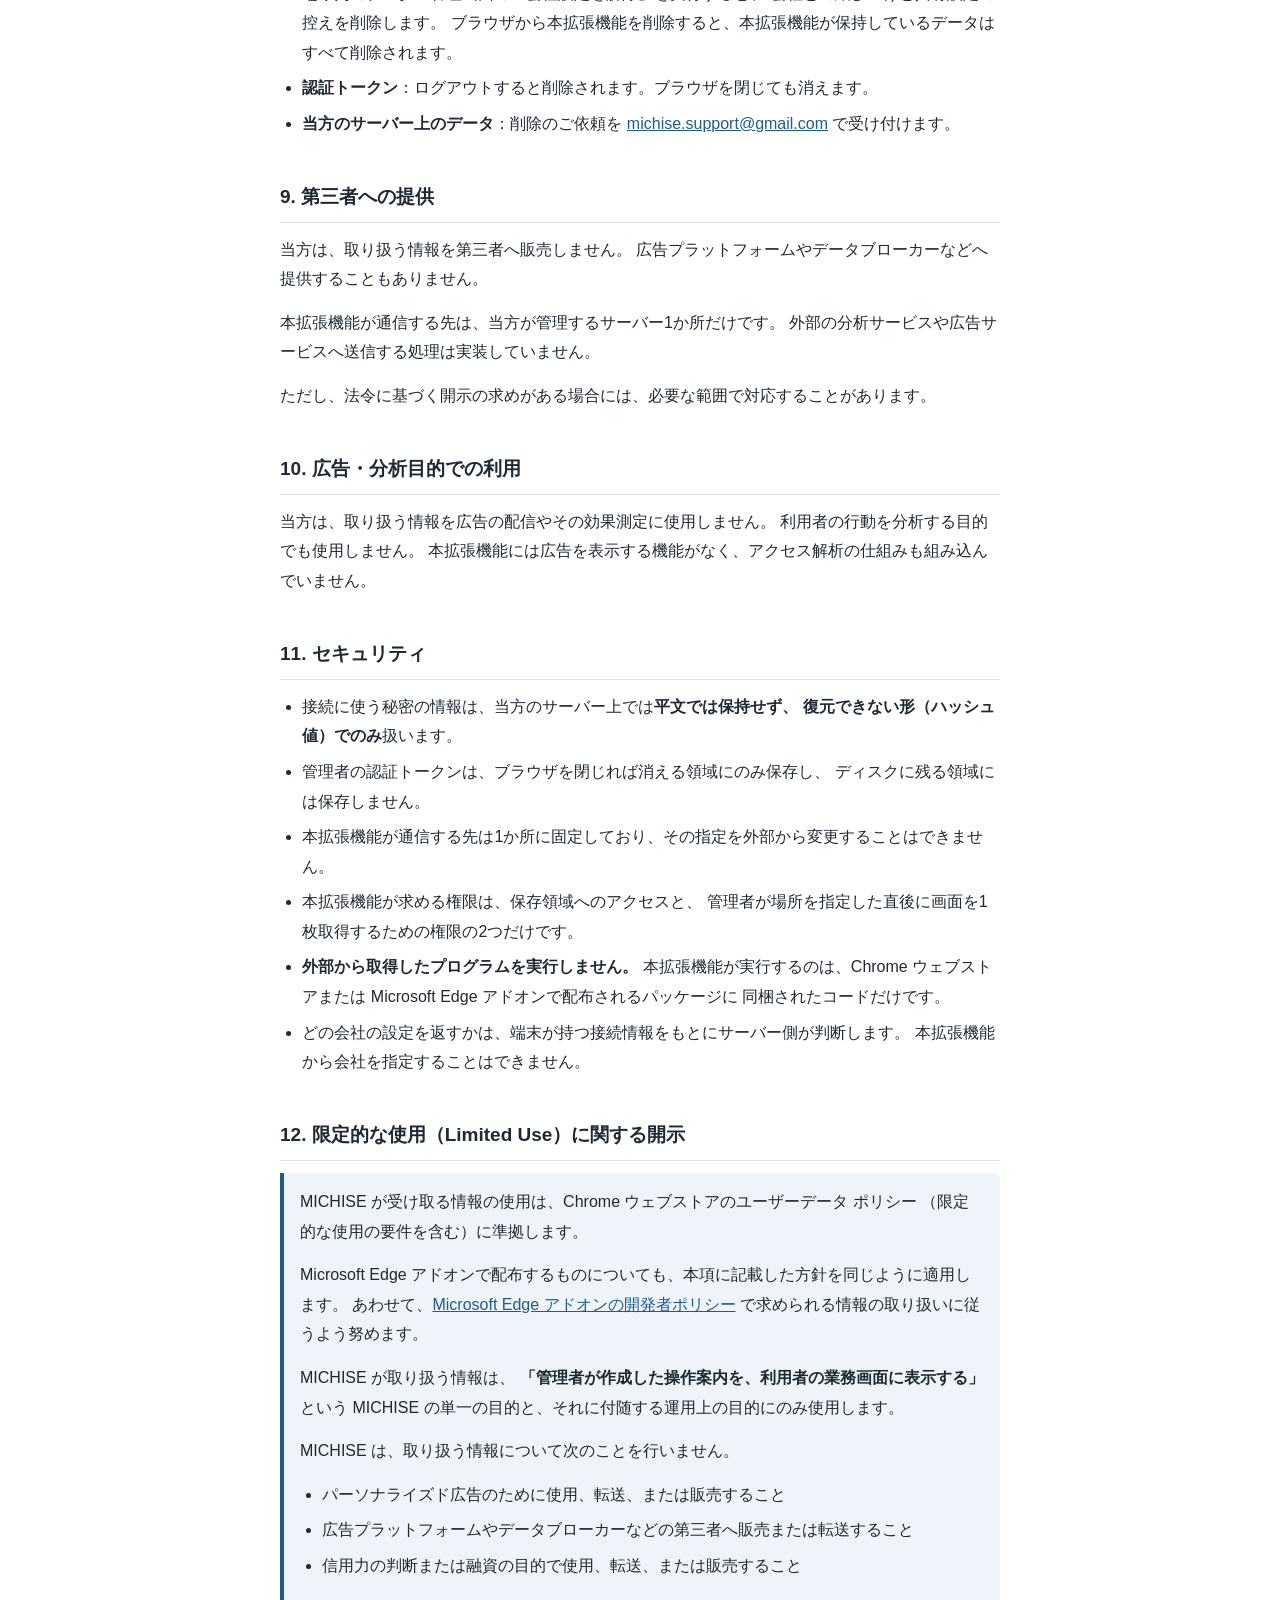
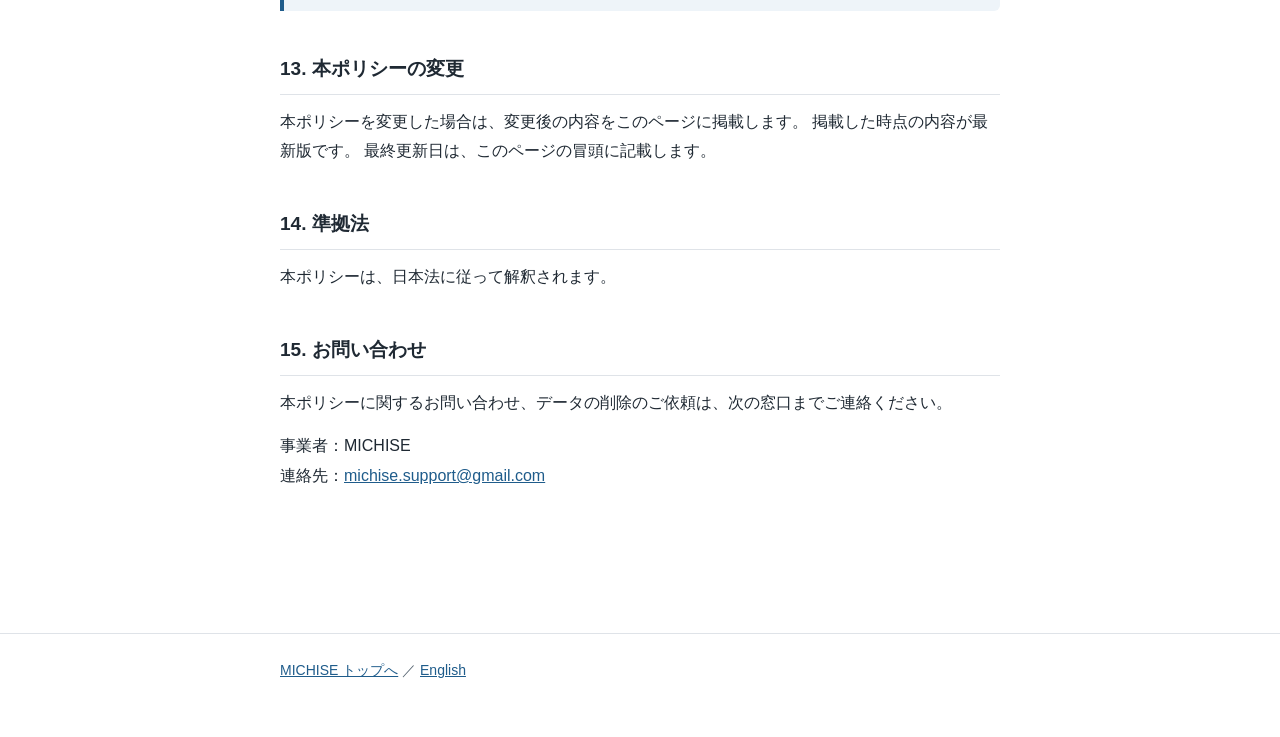
==== commit 6c87211b: "Cover Microsoft Edge Add-ons in the privacy policy Co-Authored-By: Claude Opus 5.5 <noreply@anthropi" ====
--- a/privacy.html
+++ b/privacy.html
@@ -24,7 +24,7 @@
     <h1>プライバシーポリシー</h1>
 
     <p class="meta">
-      制定日：2026年9月2日 ／ 最終更新日：2026年10月30日<br>
+      制定日：2026年9月2日 ／ 最終更新日：2026年11月1日<br>
       事業者：MICHISE
     </p>
 
@@ -50,7 +50,7 @@
 
     <p>本ポリシーは、次のものに適用されます。</p>
     <ul>
-      <li>ブラウザ拡張機能「MICHISE」（Chrome ウェブストアで配布するもの）</li>
+      <li>ブラウザ拡張機能「MICHISE」（Chrome ウェブストアおよび Microsoft Edge アドオンで配布するもの）</li>
       <li>本拡張機能が接続する当方のサーバー</li>
     </ul>
     <p>
@@ -308,11 +308,12 @@
 
     <div class="note">
       <p>
-        <strong>Chrome ウェブストアでの申告との関係。</strong>
+        <strong>各ストアでの申告との関係。</strong>
         Chrome ウェブストアのデータ使用の申告では、端末内だけで処理する情報も
-        申告の対象とされています。当方は「個人を特定できる情報」「認証に関する情報」
+        申告の対象とされています。当方は、Microsoft Edge アドオンのデータ使用の申告にも同じ考え方を当てはめ、
+        両方のストアで同じ項目を申告しています。申告しているのは「個人を特定できる情報」「認証に関する情報」
         「ウェブサイトのコンテンツ」「ユーザーのアクティビティ」
-        「財務状況や支払いに関する情報」の5つを申告しています。
+        「財務状況や支払いに関する情報」の5つです。
         このうち当方のサーバーへ送信するのは、第5項に挙げた
         管理者のメールアドレス・パスワード・認証トークン、招待する方のメールアドレス、
         初回接続用トークン・会社アクセスコード、無効化パスワード（照合のためだけに送信し、保存しません）と、
@@ -420,7 +421,7 @@
       </li>
       <li>
         <strong>外部から取得したプログラムを実行しません。</strong>
-        本拡張機能が実行するのは、Chrome ウェブストアで配布されるパッケージに
+        本拡張機能が実行するのは、Chrome ウェブストアまたは Microsoft Edge アドオンで配布されるパッケージに
         同梱されたコードだけです。
       </li>
       <li>
@@ -435,6 +436,11 @@
       <p>
         MICHISE が受け取る情報の使用は、Chrome ウェブストアのユーザーデータ ポリシー
         （限定的な使用の要件を含む）に準拠します。
+      </p>
+      <p>
+        Microsoft Edge アドオンで配布するものについても、本項に記載した方針を同じように適用します。
+        あわせて、<a href="https://learn.microsoft.com/legal/microsoft-edge/extensions/developer-policies">Microsoft Edge アドオンの開発者ポリシー</a>
+        で求められる情報の取り扱いに従うよう努めます。
       </p>
       <p>
         MICHISE が取り扱う情報は、
